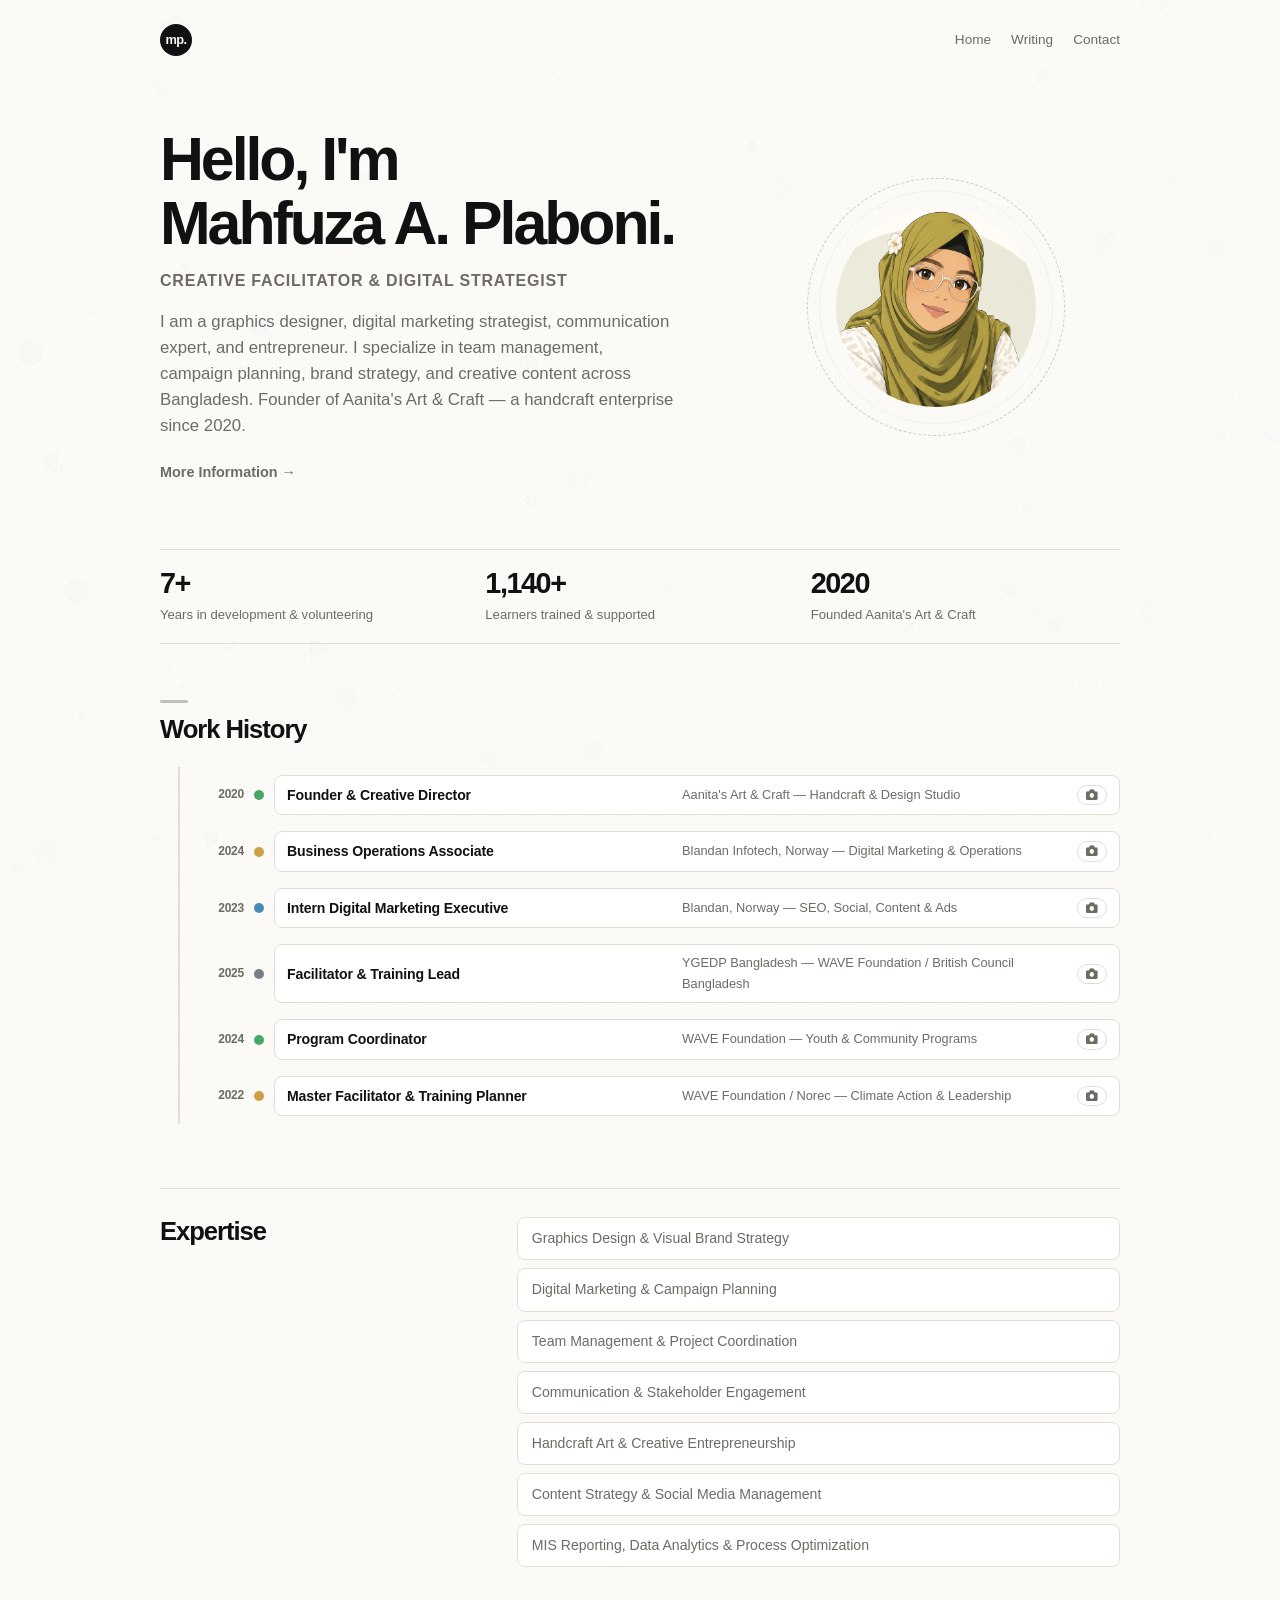
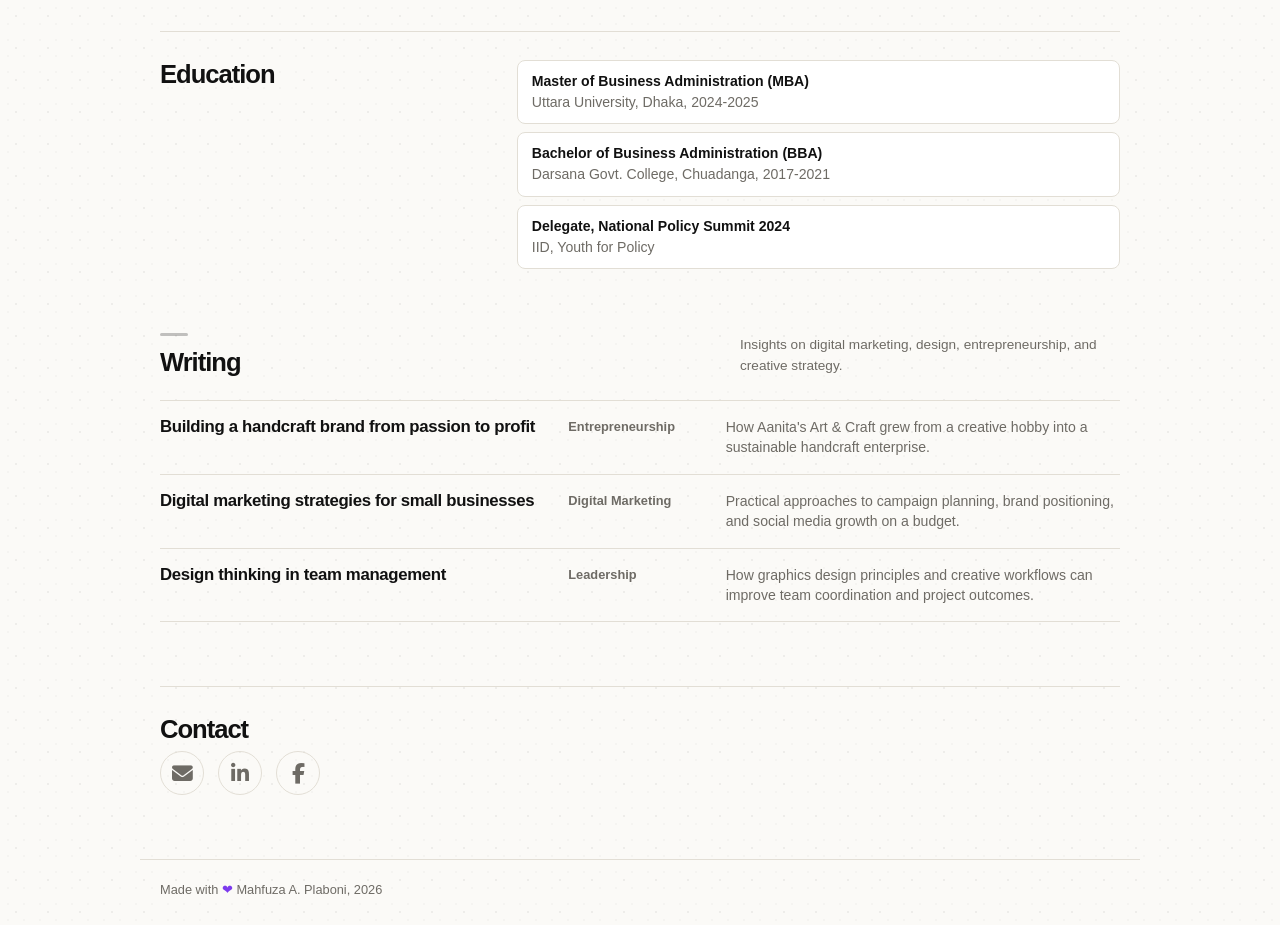
==== index.html @ 16f7b6eb "Fix OG image URL to absolute path" ====
<!DOCTYPE html>
<html lang="en">
<head>
  <meta charset="UTF-8">
  <meta name="viewport" content="width=device-width, initial-scale=1.0">
  <title>Mahfuza Ahmed Plaboni</title>
  <meta name="description" content="Creative Facilitator & Digital Strategist — Graphics design, digital marketing, communication, and entrepreneurship.">
  <link rel="icon" type="image/svg+xml" href="favicon.svg">
  <meta property="og:title" content="Mahfuza Ahmed Plaboni — Creative Facilitator & Digital Strategist">
  <meta property="og:description" content="Graphics design, digital marketing, communication, and entrepreneurship. Founder of Aanita's Art & Craft.">
  <meta property="og:image" content="https://mahfuzaplaboni.vercel.app/mahfuza%201.png">
  <meta property="og:image:width" content="1200">
  <meta property="og:image:height" content="630">
  <meta property="og:url" content="https://mahfuzaplaboni.vercel.app">
  <meta property="og:type" content="website">
  <meta name="twitter:card" content="summary_large_image">
  <meta name="twitter:title" content="Mahfuza Ahmed Plaboni — Creative Facilitator & Digital Strategist">
  <meta name="twitter:description" content="Graphics design, digital marketing, communication, and entrepreneurship. Founder of Aanita's Art & Craft.">
  <meta name="twitter:image" content="https://mahfuzaplaboni.vercel.app/mahfuza%201.png">
  <link rel="stylesheet" href="https://cdnjs.cloudflare.com/ajax/libs/font-awesome/6.5.1/css/all.min.css">
  <link rel="stylesheet" href="style.css">
</head>
<body>
  <canvas id="geometry-canvas"></canvas>

  <header class="site-header">
    <a class="mark" href="index.html">mp.</a>
    <nav aria-label="Primary navigation">
      <a href="info.html">Home</a>
      <a href="#writing">Writing</a>
      <a href="#contact">Contact</a>
    </nav>
  </header>

  <main>
    <section class="hero" id="info">
      <div class="hero-grid">
        <div class="hero-text">
          <h1 class="hero-title">Hello, I'm<br>Mahfuza A. Plaboni.</h1>
          <p class="subtitle">Creative Facilitator & Digital Strategist</p>
          <p class="intro-paragraph">
            I am a graphics designer, digital marketing strategist, communication expert, and entrepreneur. I specialize in team management, campaign planning, brand strategy, and creative content across Bangladesh. Founder of Aanita's Art & Craft — a handcraft enterprise since 2020.
          </p>
          <a class="text-link" href="info.html">More Information &rarr;</a>
        </div>
        <div class="hero-image">
          <img src="mahfuza 1.png" alt="Mahfuza A. Plaboni" class="profile-photo">
        </div>
      </div>
    </section>

    <section class="metrics" aria-label="Career highlights">
      <div class="metric-item">
        <strong>7+</strong>
        <span>Years in development & volunteering</span>
      </div>
      <div class="metric-item">
        <strong>1,140+</strong>
        <span>Learners trained & supported</span>
      </div>
      <div class="metric-item">
        <strong>2020</strong>
        <span>Founded Aanita's Art & Craft</span>
      </div>
    </section>

    <section class="section section-reveal" id="work">
      <div class="section-head">
        <h2>Work History</h2>
      </div>

      <div class="chain">
        <article class="chain-item">
          <div class="chain-year">2020</div>
          <div class="chain-node green"></div>
          <div class="chain-body">
            <h3>Founder & Creative Director</h3>
            <p class="chain-org">Aanita's Art & Craft &mdash; Handcraft & Design Studio</p>
            <button class="photo-btn" data-gallery="aanitas-art"><i class="fas fa-camera"></i></button>
          </div>
        </article>

        <article class="chain-item">
          <div class="chain-year">2024</div>
          <div class="chain-node sand"></div>
          <div class="chain-body">
            <h3>Business Operations Associate</h3>
            <p class="chain-org">Blandan Infotech, Norway &mdash; Digital Marketing & Operations</p>
            <button class="photo-btn" data-gallery="business-operations"><i class="fas fa-camera"></i></button>
          </div>
        </article>

        <article class="chain-item">
          <div class="chain-year">2023</div>
          <div class="chain-node blue"></div>
          <div class="chain-body">
            <h3>Intern Digital Marketing Executive</h3>
            <p class="chain-org">Blandan, Norway &mdash; SEO, Social, Content & Ads</p>
            <button class="photo-btn" data-gallery="business-operations"><i class="fas fa-camera"></i></button>
          </div>
        </article>

        <article class="chain-item">
          <div class="chain-year">2025</div>
          <div class="chain-node gray"></div>
          <div class="chain-body">
            <h3>Facilitator & Training Lead</h3>
            <p class="chain-org">YGEDP Bangladesh &mdash; WAVE Foundation / British Council Bangladesh</p>
            <button class="photo-btn" data-gallery="youth-green-entrepreneurship"><i class="fas fa-camera"></i></button>
          </div>
        </article>

        <article class="chain-item">
          <div class="chain-year">2024</div>
          <div class="chain-node green"></div>
          <div class="chain-body">
            <h3>Program Coordinator</h3>
            <p class="chain-org">WAVE Foundation &mdash; Youth & Community Programs</p>
            <button class="photo-btn" data-gallery="program-coordination"><i class="fas fa-camera"></i></button>
          </div>
        </article>

        <article class="chain-item">
          <div class="chain-year">2022</div>
          <div class="chain-node sand"></div>
          <div class="chain-body">
            <h3>Master Facilitator & Training Planner</h3>
            <p class="chain-org">WAVE Foundation / Norec &mdash; Climate Action & Leadership</p>
            <button class="photo-btn" data-gallery="climate-leadership"><i class="fas fa-camera"></i></button>
          </div>
        </article>
      </div>
    </section>

    <section class="section split-section section-reveal">
      <div>
        <h2>Expertise</h2>
      </div>
      <div class="stack-list">
        <p>Graphics Design & Visual Brand Strategy</p>
        <p>Digital Marketing & Campaign Planning</p>
        <p>Team Management & Project Coordination</p>
        <p>Communication & Stakeholder Engagement</p>
        <p>Handcraft Art & Creative Entrepreneurship</p>
        <p>Content Strategy & Social Media Management</p>
        <p>MIS Reporting, Data Analytics & Process Optimization</p>
      </div>
    </section>

    <section class="section split-section section-reveal">
      <div>
        <h2>Education</h2>
      </div>
      <div class="stack-list detailed">
        <p><strong>Master of Business Administration (MBA)</strong><br>Uttara University, Dhaka, 2024-2025</p>
        <p><strong>Bachelor of Business Administration (BBA)</strong><br>Darsana Govt. College, Chuadanga, 2017-2021</p>
        <p><strong>Delegate, National Policy Summit 2024</strong><br>IID, Youth for Policy</p>
      </div>
    </section>

    <section class="section section-reveal" id="writing">
      <div class="section-head">
        <h2>Writing</h2>
        <p>Insights on digital marketing, design, entrepreneurship, and creative strategy.</p>
      </div>

      <div class="post-list">
        <a class="post" href="#">
          <h3>Building a handcraft brand from passion to profit</h3>
          <span class="category">Entrepreneurship</span>
          <p>How Aanita's Art & Craft grew from a creative hobby into a sustainable handcraft enterprise.</p>
        </a>

        <a class="post" href="#">
          <h3>Digital marketing strategies for small businesses</h3>
          <span class="category">Digital Marketing</span>
          <p>Practical approaches to campaign planning, brand positioning, and social media growth on a budget.</p>
        </a>

        <a class="post" href="#">
          <h3>Design thinking in team management</h3>
          <span class="category">Leadership</span>
          <p>How graphics design principles and creative workflows can improve team coordination and project outcomes.</p>
        </a>
      </div>
    </section>

    <section class="section contact section-reveal" id="contact">
      <h2>Contact</h2>
      <div class="contact-links">
        <a href="mailto:plabonimahfuza@gmail.com" aria-label="Email"><i class="fas fa-envelope"></i></a>
        <a href="https://www.linkedin.com/in/mahfuzaaplaboni/" target="_blank" rel="noopener" aria-label="LinkedIn"><i class="fab fa-linkedin-in"></i></a>
        <a href="https://facebook.com/mahfuzaaplaboni" target="_blank" rel="noopener" aria-label="Facebook"><i class="fab fa-facebook-f"></i></a>
      </div>
    </section>
  </main>

  <footer class="site-footer">
    <span>Made with <span class="footer-love">&#10084;</span> Mahfuza A. Plaboni, 2026</span>
  </footer>

  <script src="protect.js"></script>
  <script src="geometry.js"></script>
  <script src="script.js"></script>
  <script src="gallery.js"></script>

  <div class="gallery-modal" id="gallery-modal">
    <button class="gallery-close" id="gallery-close">&times;</button>
    <button class="gallery-nav gallery-prev" id="gallery-prev">&#10094;</button>
    <button class="gallery-nav gallery-next" id="gallery-next">&#10095;</button>
    <div class="gallery-content">
      <img id="gallery-image" src="" alt="">
      <div class="gallery-empty" id="gallery-empty">
        <div style="font-size:3rem;margin-bottom:8px;">&#128247;</div>
        <strong>No photos added yet</strong>
        <p>Add images to the project folder to see them here.</p>
      </div>
    </div>
    <div class="gallery-counter" id="gallery-counter">0 / 0</div>
  </div>
</body>
</html>
---- style.css ----
:root {
  --bg: #fbfaf7;
  --card: #ffffff;
  --text: #111111;
  --muted: #6e6b65;
  --border: #e2ded5;
  --green: #f2f7f1;
  --green-dot: #48a666;
  --sand: #fbf7ee;
  --sand-dot: #cca043;
  --blue: #f3f7f9;
  --blue-dot: #4b8cb6;
  --gray: #f6f5f2;
  --gray-dot: #7b7e85;
  --dot: rgba(0,0,0,0.05);
  --dot2: rgba(0,0,0,0.025);
}

* {
  box-sizing: border-box;
  margin: 0;
  padding: 0;
  -webkit-user-select: none;
  -moz-user-select: none;
  -ms-user-select: none;
  user-select: none;
}

html {
  scroll-behavior: smooth;
  -webkit-text-size-adjust: 100%;
}

body {
  -webkit-touch-callout: none;
  background-color: var(--bg);
  background-image:
    radial-gradient(circle, var(--dot) 1.2px, transparent 1.2px),
    radial-gradient(circle, var(--dot2) 1px, transparent 1px);
  background-size: 32px 32px, 16px 16px;
  color: var(--text);
  font-family: -apple-system, BlinkMacSystemFont, "Segoe UI", Roboto, Helvetica, Arial, sans-serif;
  line-height: 1.6;
  -webkit-font-smoothing: antialiased;
}

#geometry-canvas {
  position: fixed;
  top: 0;
  left: 0;
  width: 100%;
  height: 100%;
  z-index: -1;
  pointer-events: none;
  opacity: 0.4;
}

a {
  color: inherit;
  text-decoration: none;
}

.site-header,
main,
.site-footer {
  margin: 0 auto;
  max-width: 1000px;
  padding-left: 20px;
  padding-right: 20px;
  position: relative;
  z-index: 1;
}

.site-header {
  align-items: center;
  display: flex;
  justify-content: space-between;
  padding-bottom: 24px;
  padding-top: 24px;
}

.mark {
  align-items: center;
  background: var(--text);
  border-radius: 50%;
  color: var(--bg);
  display: inline-flex;
  font-size: 0.8rem;
  font-weight: 700;
  height: 32px;
  width: 32px;
  justify-content: center;
  letter-spacing: -0.04em;
}

nav {
  display: flex;
  gap: 20px;
}

nav a {
  color: var(--muted);
  font-size: 0.85rem;
  font-weight: 500;
  transition: color 0.25s cubic-bezier(0.22, 1, 0.36, 1);
}

nav a:hover,
.text-link:hover,
.post:hover h3,
.contact-links a:hover {
  color: var(--text);
}

.hero {
  padding: 48px 0 64px;
}

.hero-grid {
  display: grid;
  align-items: center;
  gap: 40px;
  grid-template-columns: 1.2fr 0.8fr;
}

.hero-image {
  display: flex;
  justify-content: center;
  align-items: center;
  position: relative;
}

.hero-image::before {
  content: '';
  position: absolute;
  width: 256px;
  height: 256px;
  border-radius: 50%;
  border: 1.5px dashed var(--muted);
  opacity: 0;
  animation: ringFadeIn 0.6s ease-out 0.3s forwards, spinRing 30s linear infinite;
}

.hero-image::after {
  content: '';
  position: absolute;
  width: 232px;
  height: 232px;
  border-radius: 50%;
  border: 1px solid var(--border);
  opacity: 0;
  animation: ringFadeIn 0.6s ease-out 0.2s forwards;
}

.profile-photo {
  width: 200px;
  height: 200px;
  border-radius: 50%;
  object-fit: cover;
  filter: grayscale(0.3) contrast(1.05);
  position: relative;
  z-index: 1;
  opacity: 0;
  animation: photoEntrance 0.8s cubic-bezier(0.22, 1, 0.36, 1) 0.1s forwards;
  transition: transform 0.5s cubic-bezier(0.22, 1, 0.36, 1),
              filter 0.5s ease,
              box-shadow 0.5s ease;
}

.profile-photo:hover {
  transform: scale(1.06) rotate(-2deg);
  filter: grayscale(0) contrast(1);
  box-shadow: 0 0 0 2px var(--text);
}

@keyframes photoEntrance {
  0% { opacity: 0; transform: scale(0.85) rotate(-6deg); }
  100% { opacity: 1; transform: scale(1) rotate(0deg); }
}

@keyframes ringFadeIn {
  0% { opacity: 0; }
  100% { opacity: 0.35; }
}

@keyframes spinRing {
  to { transform: rotate(360deg); }
}

.hero-text h1 {
  font-size: clamp(2.2rem, 5vw, 3.8rem);
  font-weight: 800;
  letter-spacing: -0.05em;
  line-height: 1.05;
  margin-bottom: 12px;
}

.hero-title {
  white-space: nowrap;
}

.hero-title br {
  display: block;
}

@media (max-width: 600px) {
  .hero-title {
    white-space: normal;
  }
}

.subtitle {
  color: var(--muted);
  font-size: 1rem;
  font-weight: 600;
  margin-bottom: 16px;
  text-transform: uppercase;
  letter-spacing: 0.05em;
}

.intro-paragraph {
  color: var(--muted);
  font-size: 1.05rem;
  line-height: 1.55;
  margin-bottom: 20px;
  max-width: 520px;
}

.text-link {
  color: var(--muted);
  font-size: 0.9rem;
  font-weight: 700;
  transition: color 0.25s cubic-bezier(0.22, 1, 0.36, 1);
}

@keyframes fadeUp {
  from { opacity: 0; transform: translateY(14px); }
  to   { opacity: 1; transform: translateY(0); }
}

main {
  animation: fadeUp 0.5s cubic-bezier(0.22, 1, 0.36, 1) both;
}

.section-reveal {
  opacity: 0;
  transform: translateY(24px);
  transition: opacity 0.45s cubic-bezier(0.22, 1, 0.36, 1), transform 0.45s cubic-bezier(0.22, 1, 0.36, 1);
}
.section-reveal.visible {
  opacity: 1;
  transform: translateY(0);
}
@media (prefers-reduced-motion: reduce) {
  .section-reveal { opacity: 1; transform: none; }
  main { animation: none; }
}

.metrics {
  border-bottom: 1px solid var(--border);
  border-top: 1px solid var(--border);
  display: grid;
  gap: 16px;
  grid-template-columns: repeat(3, 1fr);
  margin-bottom: 56px;
  padding: 18px 0;
}

.metric-item strong {
  display: block;
  font-size: 1.8rem;
  letter-spacing: -0.05em;
  line-height: 1.1;
  color: var(--text);
}

.metric-item span {
  color: var(--muted);
  display: block;
  font-size: 0.82rem;
  margin-top: 4px;
}

.section {
  padding-bottom: 64px;
}

.section-head {
  align-items: flex-end;
  display: flex;
  gap: 20px;
  justify-content: space-between;
  margin-bottom: 24px;
}

h2 {
  font-size: 1.6rem;
  font-weight: 750;
  letter-spacing: -0.04em;
  line-height: 1.1;
}

.section-head h2::before,
.info-section > h2::before {
  content: '';
  display: block;
  width: 28px;
  height: 3px;
  background: var(--text);
  border-radius: 2px;
  margin-bottom: 12px;
  opacity: 0.25;
}

.section-head p {
  color: var(--muted);
  font-size: 0.85rem;
  line-height: 1.5;
  max-width: 380px;
}

.chain {
  position: relative;
  padding-left: 48px;
}

.chain::before {
  content: '';
  position: absolute;
  left: 18px;
  top: 0;
  bottom: 0;
  width: 2px;
  background: var(--border);
}

.chain-item {
  position: relative;
  display: grid;
  grid-template-columns: 36px auto 1fr;
  gap: 10px;
  align-items: center;
  padding: 8px 0;
}

.chain-year {
  color: var(--muted);
  font-size: 0.75rem;
  font-weight: 700;
  text-align: right;
  letter-spacing: -0.02em;
}

.chain-node {
  width: 10px;
  height: 10px;
  border-radius: 50%;
  position: relative;
  z-index: 1;
  justify-self: center;
  box-shadow: 0 0 0 3px var(--bg);
}

.chain-node.green { background: var(--green-dot); }
.chain-node.sand { background: var(--sand-dot); }
.chain-node.blue { background: var(--blue-dot); }
.chain-node.gray { background: var(--gray-dot); }

.chain-body {
  background: var(--card);
  border: 1px solid var(--border);
  border-radius: 8px;
  padding: 8px 12px;
  display: flex;
  align-items: center;
  gap: 8px;
  transition: border-color 0.25s cubic-bezier(0.22, 1, 0.36, 1);
}

.chain-body:hover {
  border-color: #bbb;
}

.chain-body h3 {
  font-size: 0.88rem;
  font-weight: 700;
  letter-spacing: -0.01em;
  flex: 1;
}

.chain-org {
  color: var(--muted);
  font-size: 0.8rem;
  flex: 1;
}

.chain .photo-btn {
  margin-top: 0;
  padding: 3px 8px;
  font-size: 0.72rem;
  flex-shrink: 0;
}

.split-section {
  border-top: 1px solid var(--border);
  display: grid;
  gap: 32px;
  grid-template-columns: 0.7fr 1.3fr;
  padding-top: 28px;
}

.stack-list {
  display: grid;
  gap: 8px;
}

.stack-list p {
  background: var(--card);
  border: 1px solid var(--border);
  border-radius: 8px;
  color: var(--muted);
  font-size: 0.88rem;
  line-height: 1.5;
  padding: 10px 14px;
}

.stack-list.detailed p {
  color: var(--muted);
}

.stack-list strong {
  color: var(--text);
}

.post {
  border-top: 1px solid var(--border);
  display: grid;
  gap: 14px;
  grid-template-columns: 1.1fr 0.4fr 1.1fr;
  padding: 16px 0;
  transition: opacity 0.25s cubic-bezier(0.22, 1, 0.36, 1);
}

.post:last-child {
  border-bottom: 1px solid var(--border);
}

.post:hover {
  opacity: 0.75;
}

.post h3 {
  font-size: 1.05rem;
  font-weight: 700;
  letter-spacing: -0.02em;
  line-height: 1.2;
}

.post .category {
  color: var(--muted);
  font-size: 0.8rem;
  font-weight: 600;
}

.post p {
  color: var(--muted);
  font-size: 0.88rem;
  line-height: 1.45;
}

.contact {
  border-top: 1px solid var(--border);
  padding-top: 28px;
}

.contact h2 {
  margin-bottom: 8px;
}

.contact p {
  color: var(--muted);
  font-size: 0.9rem;
  margin-bottom: 14px;
}

.contact-links {
  display: flex;
  flex-wrap: wrap;
  gap: 14px;
}

.contact-links a {
  color: var(--muted);
  font-size: 1.3rem;
  width: 44px;
  height: 44px;
  display: inline-flex;
  align-items: center;
  justify-content: center;
  border: 1px solid var(--border);
  border-radius: 50%;
  transition: color 0.25s cubic-bezier(0.22, 1, 0.36, 1), border-color 0.25s cubic-bezier(0.22, 1, 0.36, 1), background 0.25s cubic-bezier(0.22, 1, 0.36, 1);
}

.contact-links a:hover {
  color: var(--text);
  border-color: #bbb;
  background: var(--card);
}

.site-footer {
  border-top: 1px solid var(--border);
  color: var(--muted);
  font-size: 0.8rem;
  padding-bottom: 24px;
  padding-top: 20px;
}

.footer-love {
  color: #7c3aed;
}

.photo-btn {
  display: inline-block;
  margin-top: 8px;
  padding: 5px 12px;
  font-size: 0.78rem;
  font-weight: 600;
  border-radius: 999px;
  border: 1px solid var(--border);
  background: transparent;
  color: var(--muted);
  cursor: pointer;
  transition: border-color 0.25s cubic-bezier(0.22, 1, 0.36, 1), color 0.25s cubic-bezier(0.22, 1, 0.36, 1), background 0.25s cubic-bezier(0.22, 1, 0.36, 1);
}
.photo-btn:hover {
  border-color: #bbb;
  color: var(--text);
  background: var(--card);
}

.gallery-modal {
  display: flex;
  align-items: center;
  justify-content: center;
  position: fixed;
  inset: 0;
  background: rgba(0, 0, 0, 0.85);
  z-index: 9999;
  opacity: 0;
  pointer-events: none;
  transition: opacity 0.28s cubic-bezier(0.22, 1, 0.36, 1);
}
.gallery-modal.active {
  opacity: 1;
  pointer-events: auto;
}
.gallery-content {
  position: relative;
  max-width: 90vw;
  max-height: 90vh;
  display: flex;
  align-items: center;
  justify-content: center;
}
.gallery-content img {
  max-width: 90vw;
  max-height: 85vh;
  border-radius: 8px;
  box-shadow: 0 4px 30px rgba(0,0,0,0.4);
  -webkit-user-drag: none;
  pointer-events: none;
}
.gallery-empty {
  color: #fff;
  font-size: 1.1rem;
  text-align: center;
  padding: 40px;
}
.gallery-empty p {
  margin-top: 8px;
  font-size: 0.9rem;
  opacity: 0.6;
}
.gallery-close {
  position: fixed;
  top: 20px;
  right: 28px;
  background: none;
  border: none;
  color: #fff;
  font-size: 2rem;
  cursor: pointer;
  opacity: 0.7;
  transition: opacity 0.25s cubic-bezier(0.22, 1, 0.36, 1);
  z-index: 10000;
}
.gallery-close:hover {
  opacity: 1;
}
.gallery-nav {
  position: fixed;
  top: 50%;
  transform: translateY(-50%);
  background: rgba(255,255,255,0.1);
  border: none;
  color: #fff;
  font-size: 1.8rem;
  padding: 12px 16px;
  cursor: pointer;
  border-radius: 8px;
  transition: background 0.25s cubic-bezier(0.22, 1, 0.36, 1);
  z-index: 10000;
}
.gallery-nav:hover {
  background: rgba(255,255,255,0.2);
}
.gallery-prev { left: 20px; }
.gallery-next { right: 20px; }
.gallery-counter {
  position: fixed;
  bottom: 24px;
  left: 50%;
  transform: translateX(-50%);
  color: rgba(255,255,255,0.6);
  font-size: 0.85rem;
  z-index: 10000;
}

.info-hero {
  padding: 48px 0 32px;
}

.page-kicker {
  color: var(--muted);
  font-size: 0.8rem;
  font-weight: 700;
  text-transform: uppercase;
  letter-spacing: 0.05em;
  margin-bottom: 8px;
}

.info-hero p:last-child {
  color: var(--muted);
  font-size: 1.1rem;
  line-height: 1.5;
  max-width: 680px;
}

.info-section {
  border-top: 1px solid var(--border);
  display: grid;
  gap: 32px;
  grid-template-columns: 0.7fr 1.3fr;
  padding: 32px 0;
}

.info-section h2 {
  font-size: 1.3rem;
  font-weight: 750;
  letter-spacing: -0.03em;
}

.info-copy {
  color: var(--muted);
  display: grid;
  gap: 12px;
  font-size: 0.9rem;
  line-height: 1.55;
}

.info-copy strong {
  color: var(--text);
}

.info-card {
  background: var(--card);
  border: 1px solid var(--border);
  border-radius: 10px;
  padding: 16px;
}

.info-card span {
  color: var(--muted);
  display: block;
  font-size: 0.8rem;
  margin-bottom: 4px;
}

.info-card h3 {
  font-size: 0.98rem;
  font-weight: 700;
  margin-bottom: 4px;
}

.info-card p,
.info-card li {
  color: var(--muted);
  font-size: 0.88rem;
  line-height: 1.5;
}

.info-card ul {
  margin: 10px 0 0;
  padding-left: 14px;
}

.info-card li {
  margin-bottom: 6px;
}

.info-grid {
  display: grid;
  gap: 10px;
  grid-template-columns: repeat(2, 1fr);
}

.compact-tags {
  display: flex;
  flex-wrap: wrap;
  gap: 6px;
}

.compact-tags span {
  background: var(--card);
  border: 1px solid var(--border);
  border-radius: 999px;
  color: var(--muted);
  font-size: 0.82rem;
  padding: 6px 12px;
}

.contact-block p {
  color: var(--muted);
  font-size: 0.9rem;
  line-height: 1.5;
}

@media (max-width: 760px) {
  .site-header {
    align-items: flex-start;
    flex-direction: column;
    gap: 12px;
    padding-top: 16px;
  }

  nav {
    gap: 14px;
    overflow-x: auto;
    padding-bottom: 4px;
    width: 100%;
  }

  .hero {
    padding: 24px 0 36px;
  }

  .hero-grid {
    grid-template-columns: 1fr;
    gap: 24px;
  }

  .hero-text h1 {
    font-size: 2.2rem;
  }

  .metrics {
    grid-template-columns: 1fr;
    gap: 12px;
    margin-bottom: 36px;
    padding: 12px 0;
  }

  .section {
    padding-bottom: 36px;
  }

  .section-head {
    align-items: start;
    flex-direction: column;
    gap: 6px;
    margin-bottom: 16px;
  }

  .project-grid,
  .split-section,
  .post,
  .info-section,
  .info-grid {
    grid-template-columns: 1fr;
    gap: 14px;
  }

  .post {
    gap: 6px;
    padding: 12px 0;
  }

  .contact-links a {
    width: 40px;
    height: 40px;
    font-size: 1.1rem;
  }
}

@media (min-width: 761px) and (max-width: 1024px) {
  .hero-text h1 {
    font-size: clamp(2rem, 4vw, 3rem);
  }
}

@media (min-width: 1025px) {
  .hero-text h1 {
    font-size: clamp(2.5rem, 5vw, 3.8rem);
  }
}
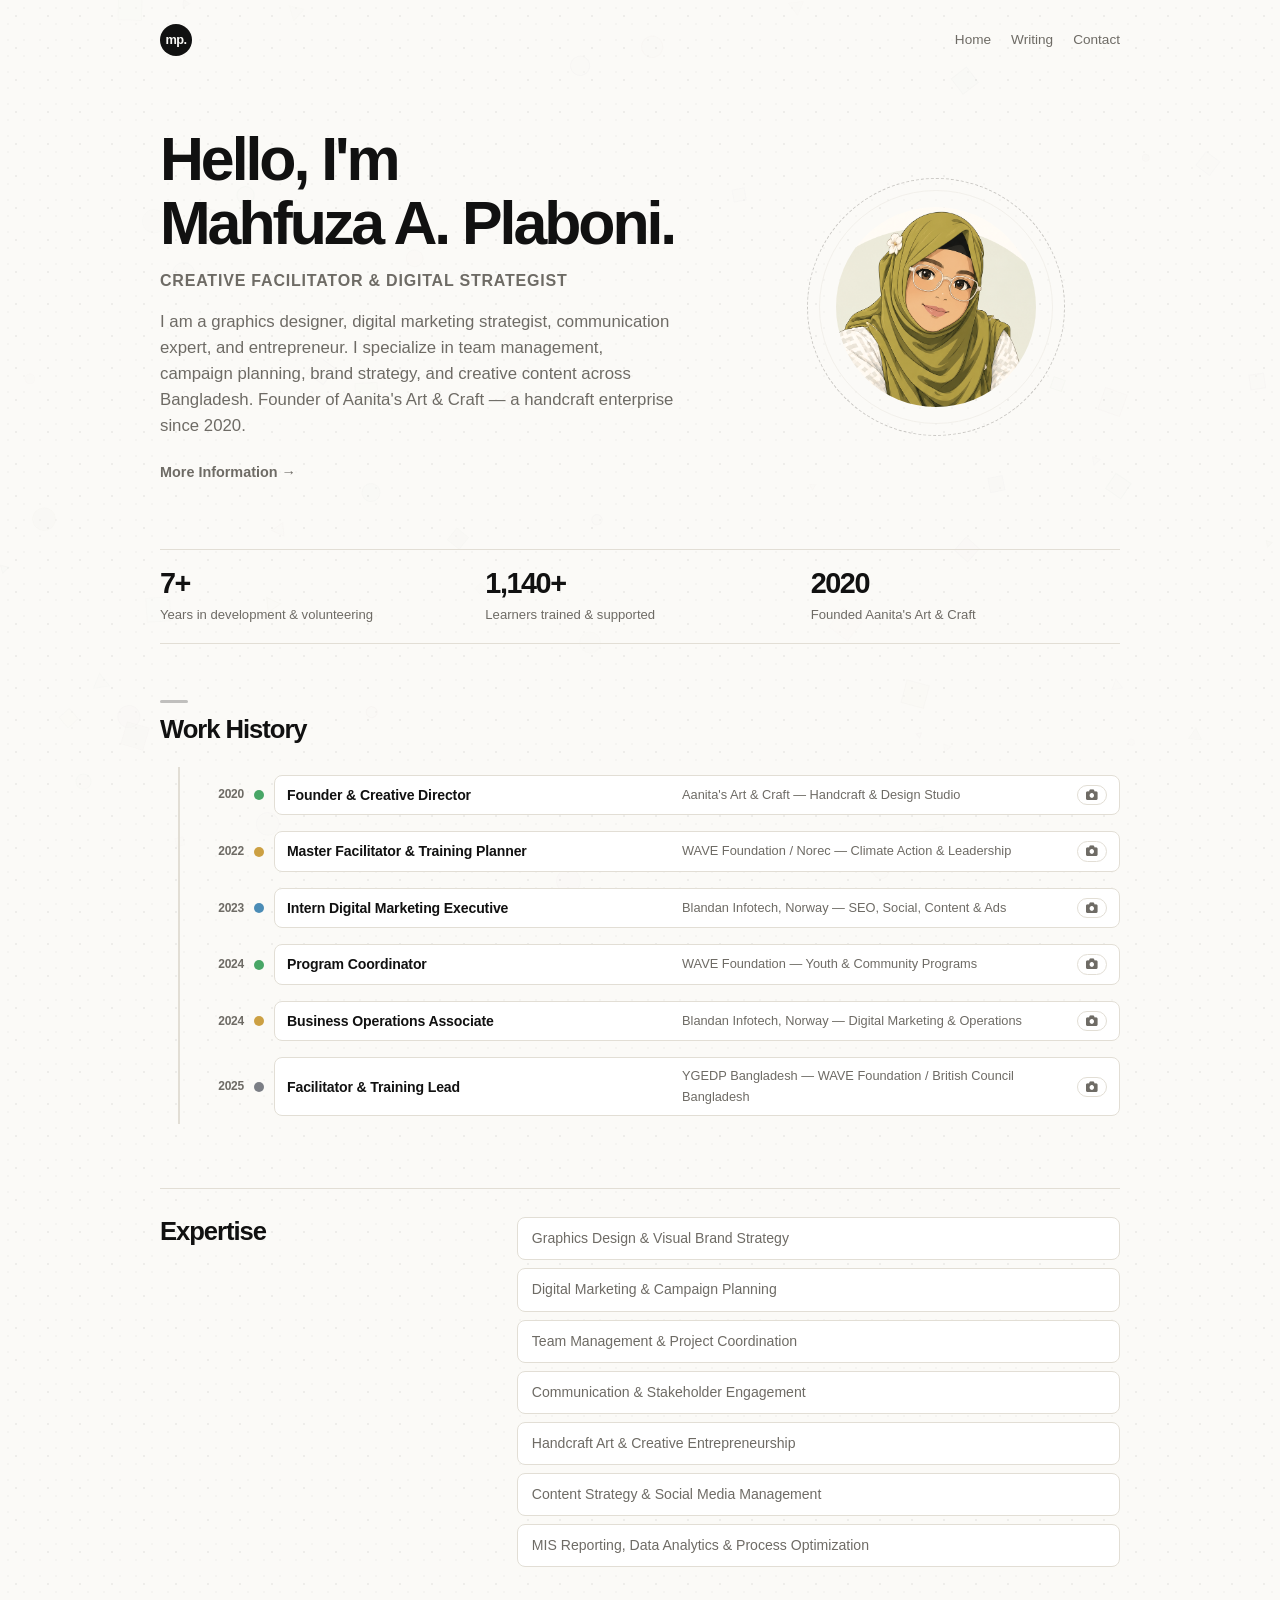
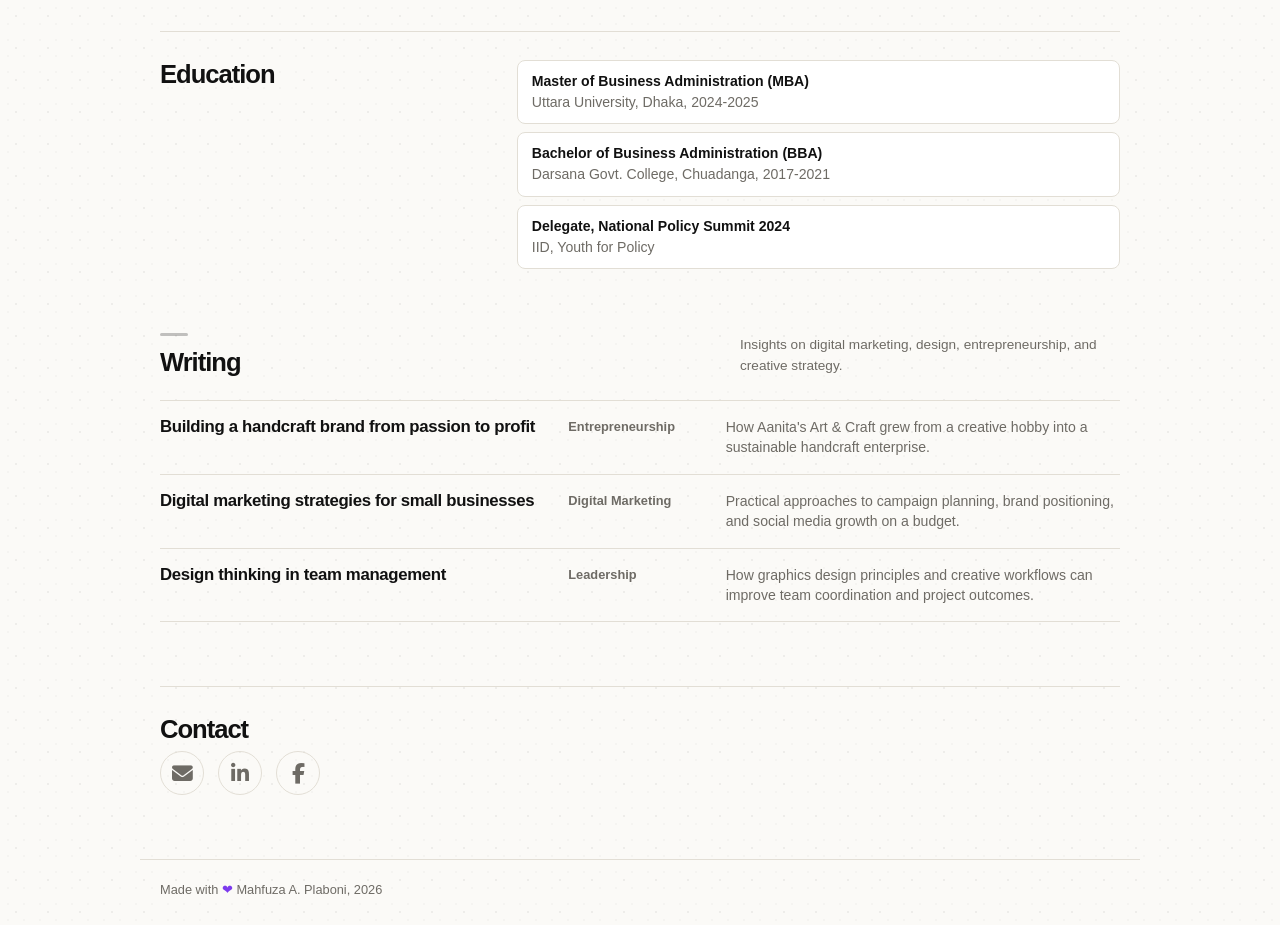
==== commit 9901efbc: "Reorder work history chronologically 2020-2026" ====
--- a/index.html
+++ b/index.html
@@ -81,6 +81,36 @@
         </article>
 
         <article class="chain-item">
+          <div class="chain-year">2022</div>
+          <div class="chain-node sand"></div>
+          <div class="chain-body">
+            <h3>Master Facilitator & Training Planner</h3>
+            <p class="chain-org">WAVE Foundation / Norec &mdash; Climate Action & Leadership</p>
+            <button class="photo-btn" data-gallery="climate-leadership"><i class="fas fa-camera"></i></button>
+          </div>
+        </article>
+
+        <article class="chain-item">
+          <div class="chain-year">2023</div>
+          <div class="chain-node blue"></div>
+          <div class="chain-body">
+            <h3>Intern Digital Marketing Executive</h3>
+            <p class="chain-org">Blandan Infotech, Norway &mdash; SEO, Social, Content & Ads</p>
+            <button class="photo-btn" data-gallery="business-operations"><i class="fas fa-camera"></i></button>
+          </div>
+        </article>
+
+        <article class="chain-item">
+          <div class="chain-year">2024</div>
+          <div class="chain-node green"></div>
+          <div class="chain-body">
+            <h3>Program Coordinator</h3>
+            <p class="chain-org">WAVE Foundation &mdash; Youth & Community Programs</p>
+            <button class="photo-btn" data-gallery="program-coordination"><i class="fas fa-camera"></i></button>
+          </div>
+        </article>
+
+        <article class="chain-item">
           <div class="chain-year">2024</div>
           <div class="chain-node sand"></div>
           <div class="chain-body">
@@ -91,42 +121,12 @@
         </article>
 
         <article class="chain-item">
-          <div class="chain-year">2023</div>
-          <div class="chain-node blue"></div>
-          <div class="chain-body">
-            <h3>Intern Digital Marketing Executive</h3>
-            <p class="chain-org">Blandan, Norway &mdash; SEO, Social, Content & Ads</p>
-            <button class="photo-btn" data-gallery="business-operations"><i class="fas fa-camera"></i></button>
-          </div>
-        </article>
-
-        <article class="chain-item">
           <div class="chain-year">2025</div>
           <div class="chain-node gray"></div>
           <div class="chain-body">
             <h3>Facilitator & Training Lead</h3>
             <p class="chain-org">YGEDP Bangladesh &mdash; WAVE Foundation / British Council Bangladesh</p>
             <button class="photo-btn" data-gallery="youth-green-entrepreneurship"><i class="fas fa-camera"></i></button>
-          </div>
-        </article>
-
-        <article class="chain-item">
-          <div class="chain-year">2024</div>
-          <div class="chain-node green"></div>
-          <div class="chain-body">
-            <h3>Program Coordinator</h3>
-            <p class="chain-org">WAVE Foundation &mdash; Youth & Community Programs</p>
-            <button class="photo-btn" data-gallery="program-coordination"><i class="fas fa-camera"></i></button>
-          </div>
-        </article>
-
-        <article class="chain-item">
-          <div class="chain-year">2022</div>
-          <div class="chain-node sand"></div>
-          <div class="chain-body">
-            <h3>Master Facilitator & Training Planner</h3>
-            <p class="chain-org">WAVE Foundation / Norec &mdash; Climate Action & Leadership</p>
-            <button class="photo-btn" data-gallery="climate-leadership"><i class="fas fa-camera"></i></button>
           </div>
         </article>
       </div>
--- a/style.css
+++ b/style.css
@@ -764,6 +764,21 @@
     font-size: 2.2rem;
   }
 
+  .profile-photo {
+    width: 140px;
+    height: 140px;
+  }
+
+  .hero-image::before {
+    width: 176px;
+    height: 176px;
+  }
+
+  .hero-image::after {
+    width: 158px;
+    height: 158px;
+  }
+
   .metrics {
     grid-template-columns: 1fr;
     gap: 12px;
@@ -801,12 +816,35 @@
     height: 40px;
     font-size: 1.1rem;
   }
+
+  #geometry-canvas {
+    opacity: 0.3;
+  }
+
+  .contact-section {
+    text-align: center;
+  }
 }
 
 @media (min-width: 761px) and (max-width: 1024px) {
   .hero-text h1 {
     font-size: clamp(2rem, 4vw, 3rem);
   }
+
+  .profile-photo {
+    width: 160px;
+    height: 160px;
+  }
+
+  .hero-image::before {
+    width: 196px;
+    height: 196px;
+  }
+
+  .hero-image::after {
+    width: 178px;
+    height: 178px;
+  }
 }
 
 @media (min-width: 1025px) {
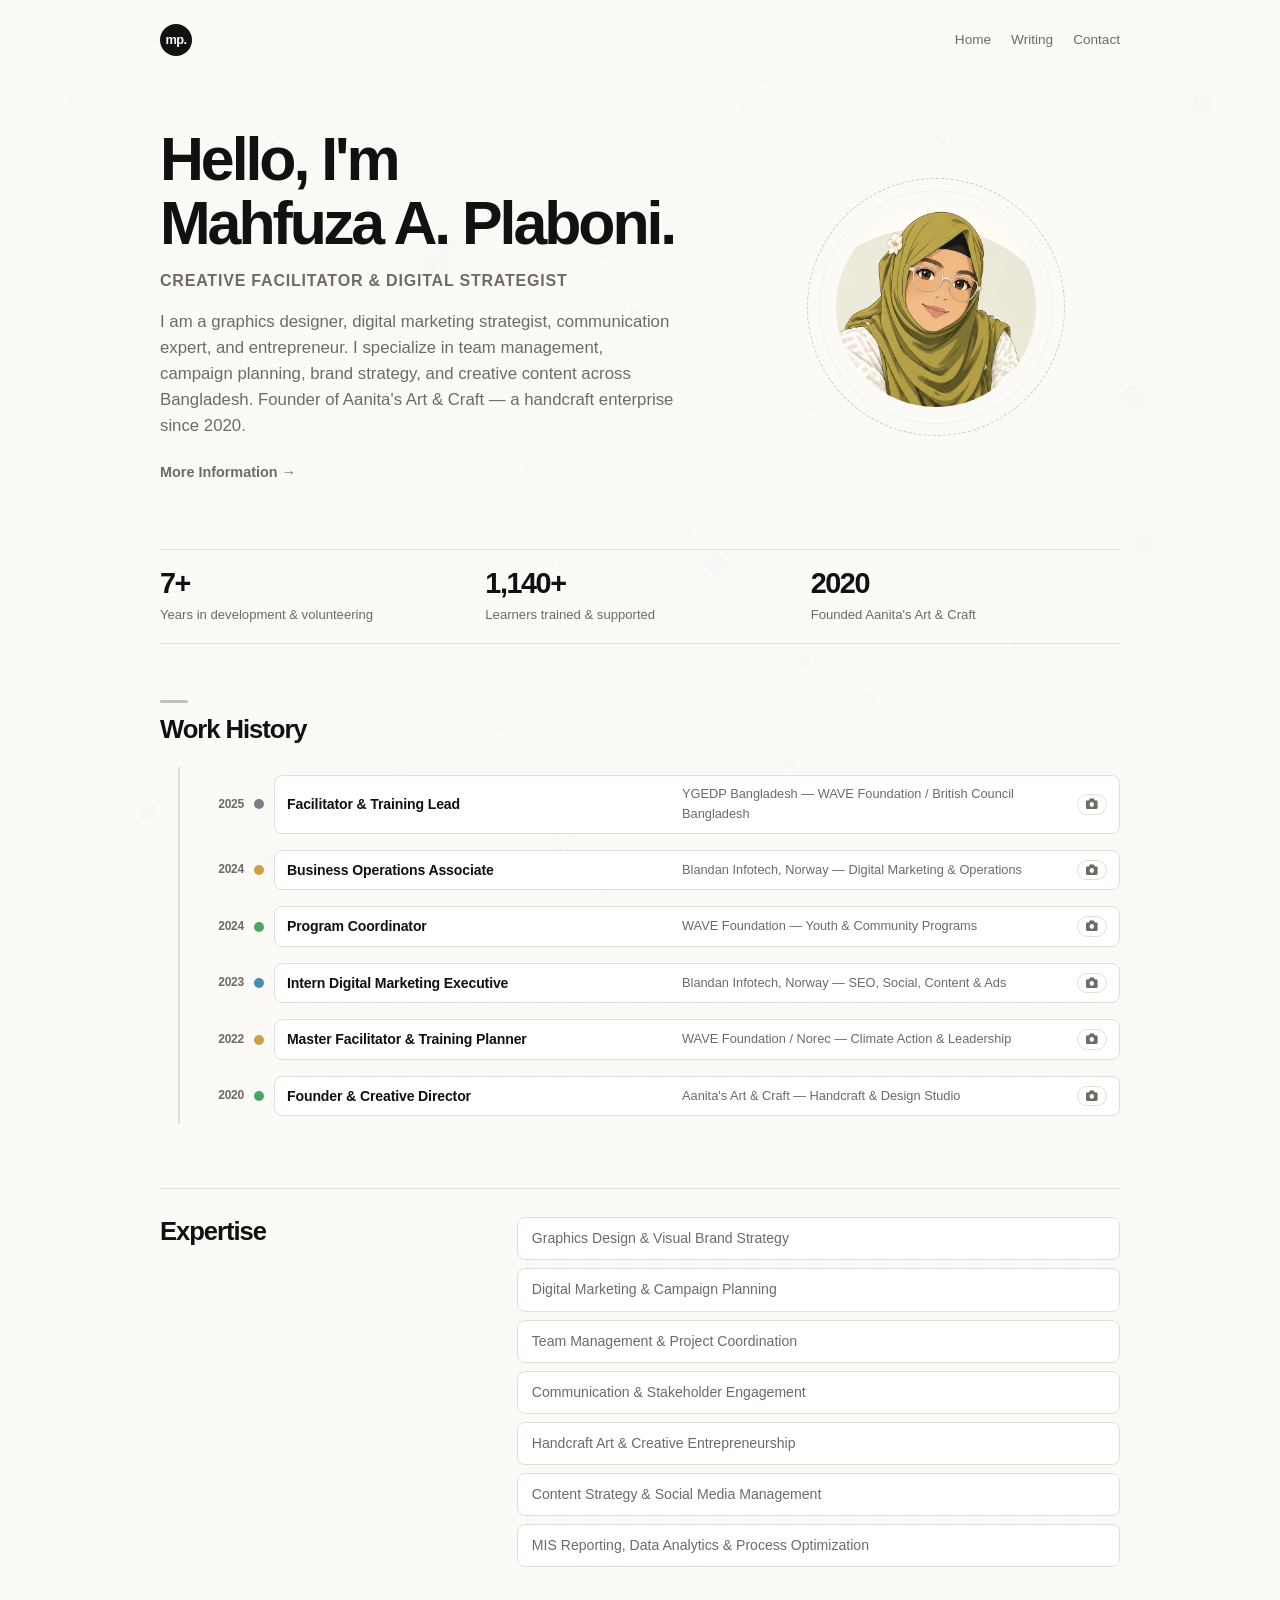
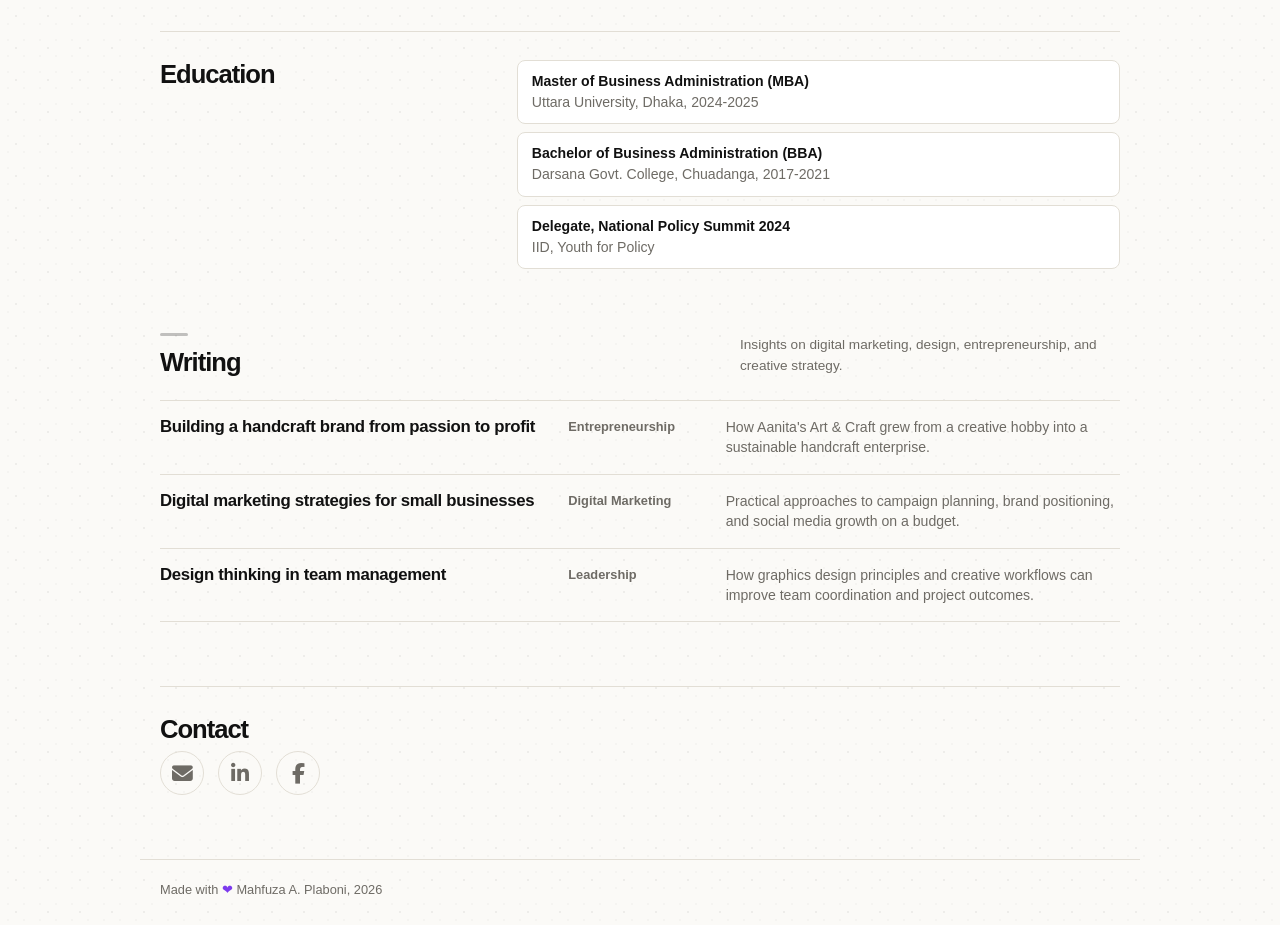
==== commit 7b366c55: "Reverse work history to latest first" ====
--- a/index.html
+++ b/index.html
@@ -71,62 +71,62 @@
 
       <div class="chain">
         <article class="chain-item">
+          <div class="chain-year">2025</div>
+          <div class="chain-node gray"></div>
+          <div class="chain-body">
+            <h3>Facilitator & Training Lead</h3>
+            <p class="chain-org">YGEDP Bangladesh &mdash; WAVE Foundation / British Council Bangladesh</p>
+            <button class="photo-btn" data-gallery="youth-green-entrepreneurship"><i class="fas fa-camera"></i></button>
+          </div>
+        </article>
+
+        <article class="chain-item">
+          <div class="chain-year">2024</div>
+          <div class="chain-node sand"></div>
+          <div class="chain-body">
+            <h3>Business Operations Associate</h3>
+            <p class="chain-org">Blandan Infotech, Norway &mdash; Digital Marketing & Operations</p>
+            <button class="photo-btn" data-gallery="business-operations"><i class="fas fa-camera"></i></button>
+          </div>
+        </article>
+
+        <article class="chain-item">
+          <div class="chain-year">2024</div>
+          <div class="chain-node green"></div>
+          <div class="chain-body">
+            <h3>Program Coordinator</h3>
+            <p class="chain-org">WAVE Foundation &mdash; Youth & Community Programs</p>
+            <button class="photo-btn" data-gallery="program-coordination"><i class="fas fa-camera"></i></button>
+          </div>
+        </article>
+
+        <article class="chain-item">
+          <div class="chain-year">2023</div>
+          <div class="chain-node blue"></div>
+          <div class="chain-body">
+            <h3>Intern Digital Marketing Executive</h3>
+            <p class="chain-org">Blandan Infotech, Norway &mdash; SEO, Social, Content & Ads</p>
+            <button class="photo-btn" data-gallery="business-operations"><i class="fas fa-camera"></i></button>
+          </div>
+        </article>
+
+        <article class="chain-item">
+          <div class="chain-year">2022</div>
+          <div class="chain-node sand"></div>
+          <div class="chain-body">
+            <h3>Master Facilitator & Training Planner</h3>
+            <p class="chain-org">WAVE Foundation / Norec &mdash; Climate Action & Leadership</p>
+            <button class="photo-btn" data-gallery="climate-leadership"><i class="fas fa-camera"></i></button>
+          </div>
+        </article>
+
+        <article class="chain-item">
           <div class="chain-year">2020</div>
           <div class="chain-node green"></div>
           <div class="chain-body">
             <h3>Founder & Creative Director</h3>
             <p class="chain-org">Aanita's Art & Craft &mdash; Handcraft & Design Studio</p>
             <button class="photo-btn" data-gallery="aanitas-art"><i class="fas fa-camera"></i></button>
-          </div>
-        </article>
-
-        <article class="chain-item">
-          <div class="chain-year">2022</div>
-          <div class="chain-node sand"></div>
-          <div class="chain-body">
-            <h3>Master Facilitator & Training Planner</h3>
-            <p class="chain-org">WAVE Foundation / Norec &mdash; Climate Action & Leadership</p>
-            <button class="photo-btn" data-gallery="climate-leadership"><i class="fas fa-camera"></i></button>
-          </div>
-        </article>
-
-        <article class="chain-item">
-          <div class="chain-year">2023</div>
-          <div class="chain-node blue"></div>
-          <div class="chain-body">
-            <h3>Intern Digital Marketing Executive</h3>
-            <p class="chain-org">Blandan Infotech, Norway &mdash; SEO, Social, Content & Ads</p>
-            <button class="photo-btn" data-gallery="business-operations"><i class="fas fa-camera"></i></button>
-          </div>
-        </article>
-
-        <article class="chain-item">
-          <div class="chain-year">2024</div>
-          <div class="chain-node green"></div>
-          <div class="chain-body">
-            <h3>Program Coordinator</h3>
-            <p class="chain-org">WAVE Foundation &mdash; Youth & Community Programs</p>
-            <button class="photo-btn" data-gallery="program-coordination"><i class="fas fa-camera"></i></button>
-          </div>
-        </article>
-
-        <article class="chain-item">
-          <div class="chain-year">2024</div>
-          <div class="chain-node sand"></div>
-          <div class="chain-body">
-            <h3>Business Operations Associate</h3>
-            <p class="chain-org">Blandan Infotech, Norway &mdash; Digital Marketing & Operations</p>
-            <button class="photo-btn" data-gallery="business-operations"><i class="fas fa-camera"></i></button>
-          </div>
-        </article>
-
-        <article class="chain-item">
-          <div class="chain-year">2025</div>
-          <div class="chain-node gray"></div>
-          <div class="chain-body">
-            <h3>Facilitator & Training Lead</h3>
-            <p class="chain-org">YGEDP Bangladesh &mdash; WAVE Foundation / British Council Bangladesh</p>
-            <button class="photo-btn" data-gallery="youth-green-entrepreneurship"><i class="fas fa-camera"></i></button>
           </div>
         </article>
       </div>
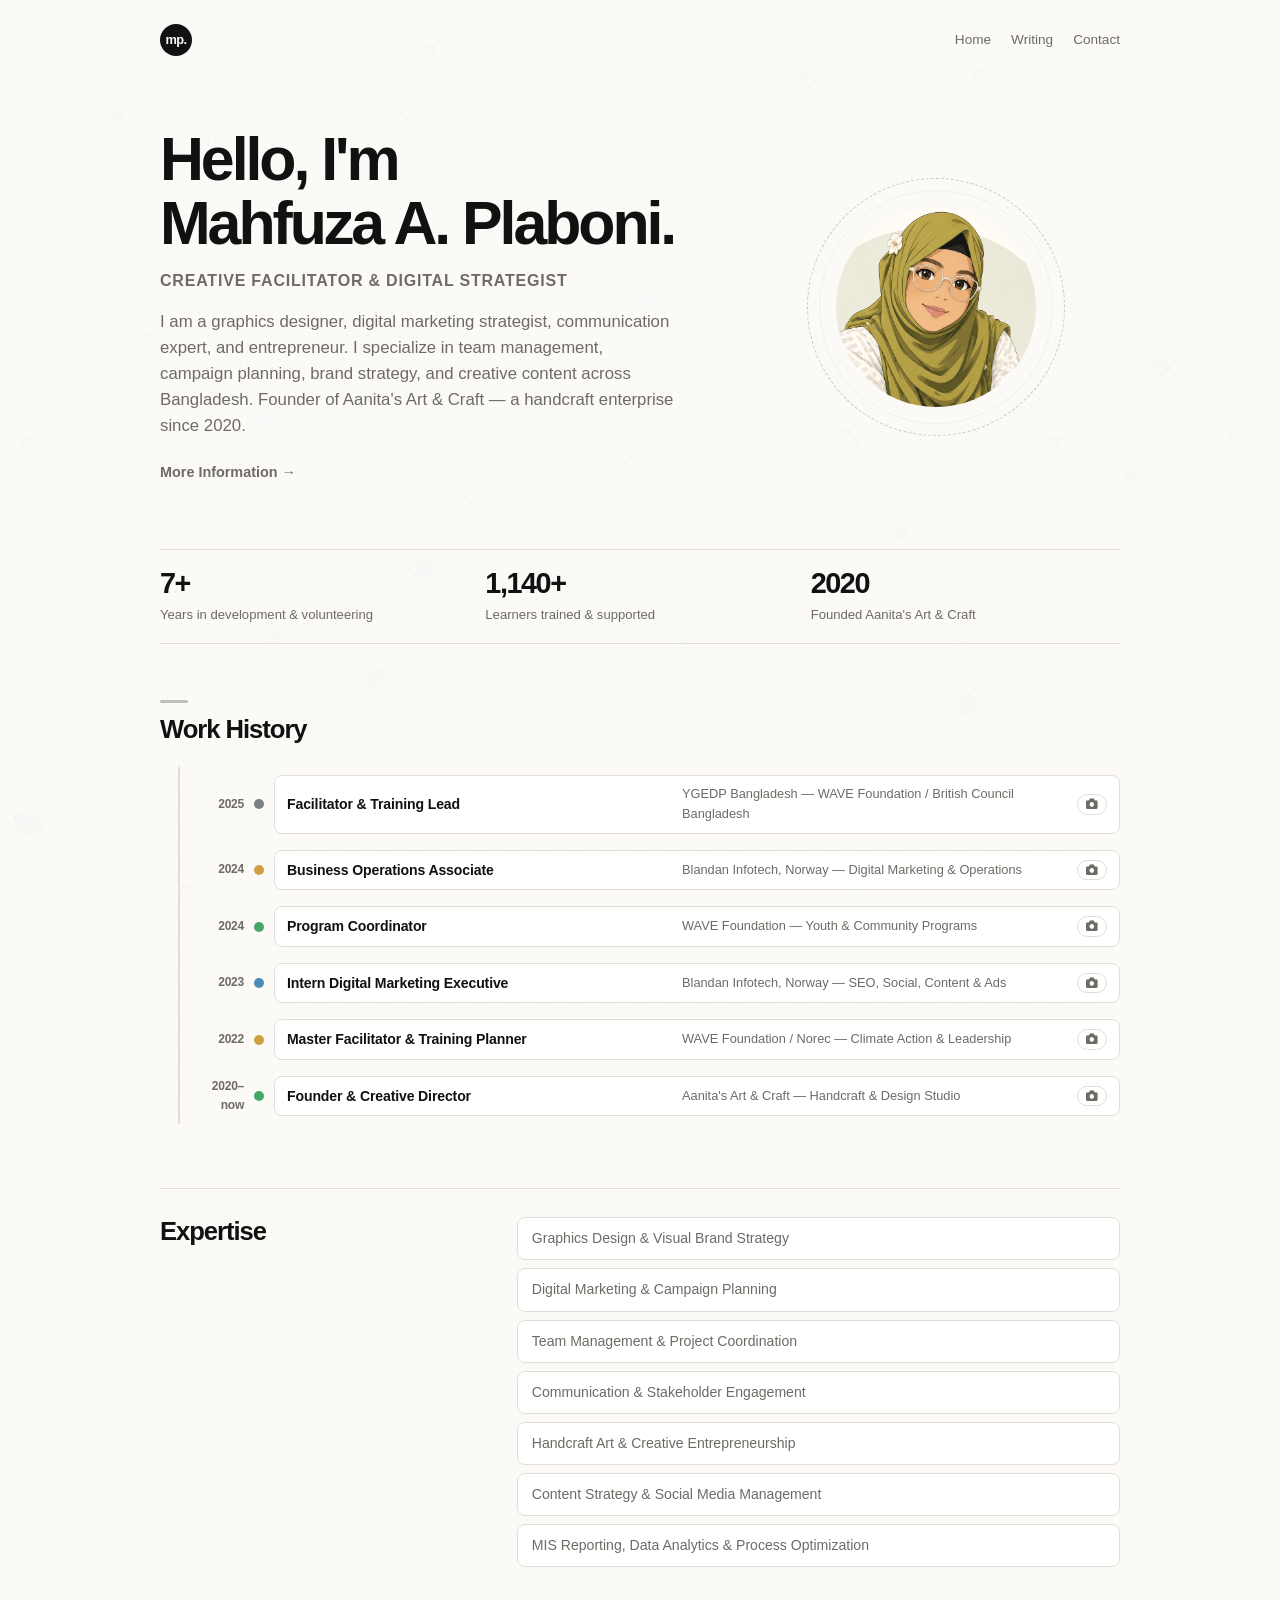
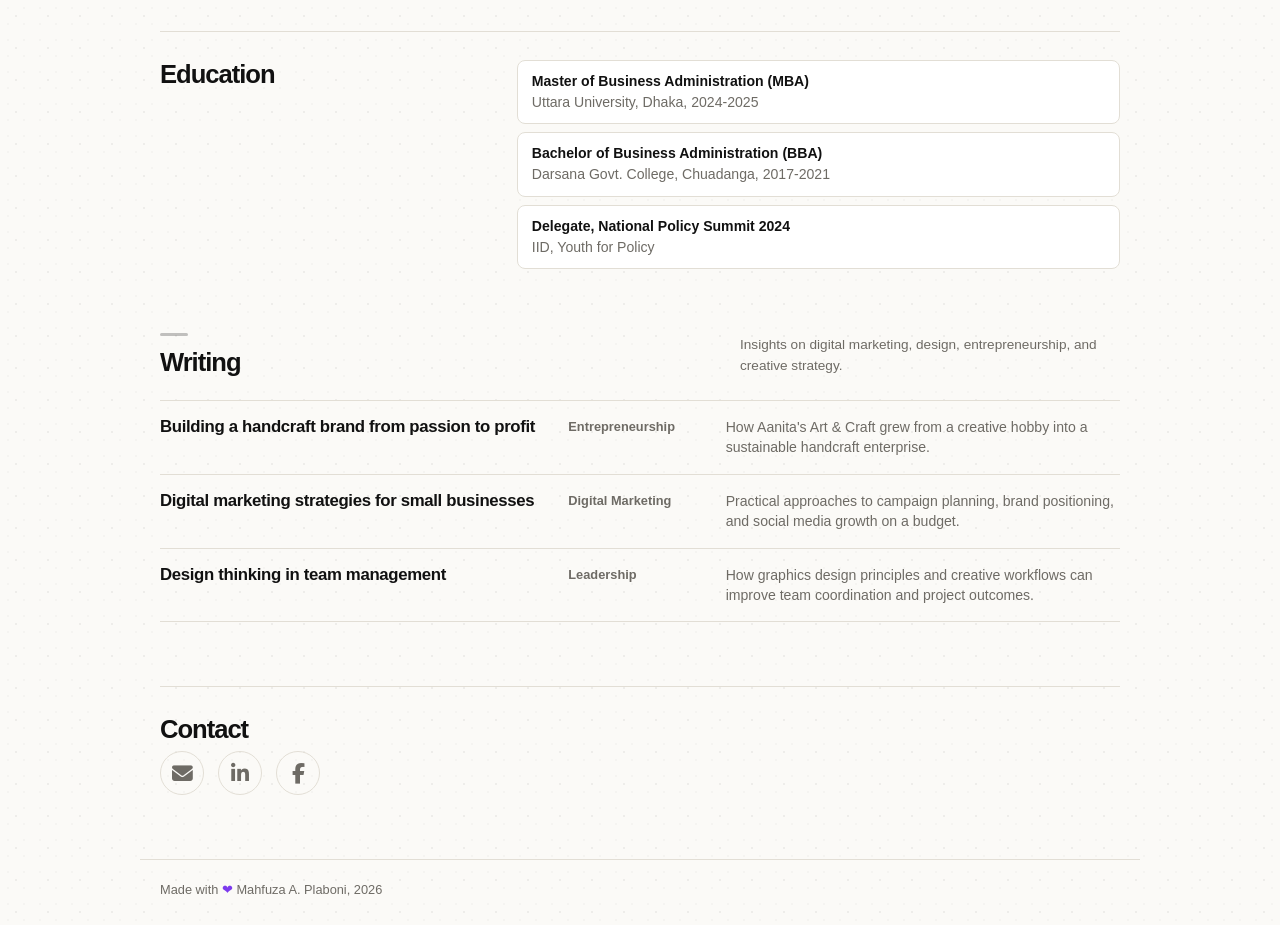
==== commit ce34da99: "Show Founder role as 2020-now (ongoing)" ====
--- a/index.html
+++ b/index.html
@@ -121,7 +121,7 @@
         </article>
 
         <article class="chain-item">
-          <div class="chain-year">2020</div>
+          <div class="chain-year">2020&ndash;now</div>
           <div class="chain-node green"></div>
           <div class="chain-body">
             <h3>Founder & Creative Director</h3>
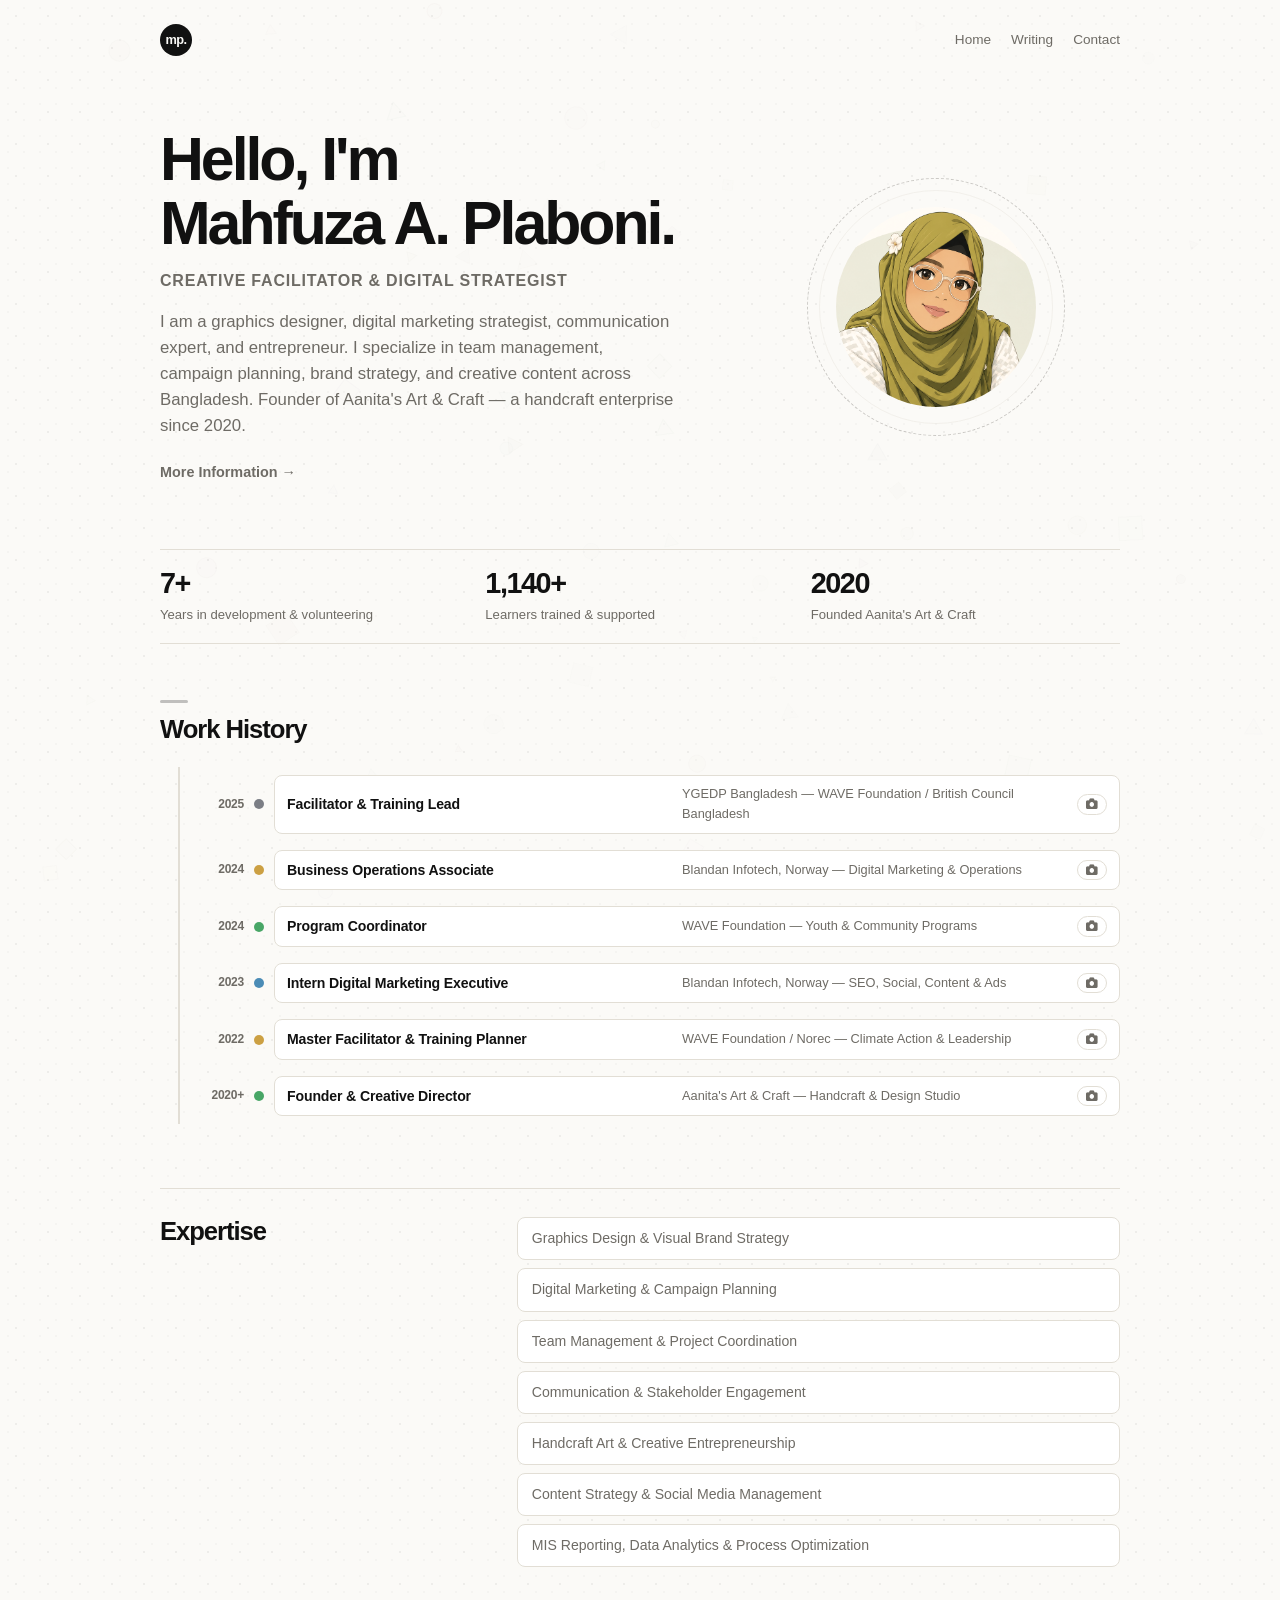
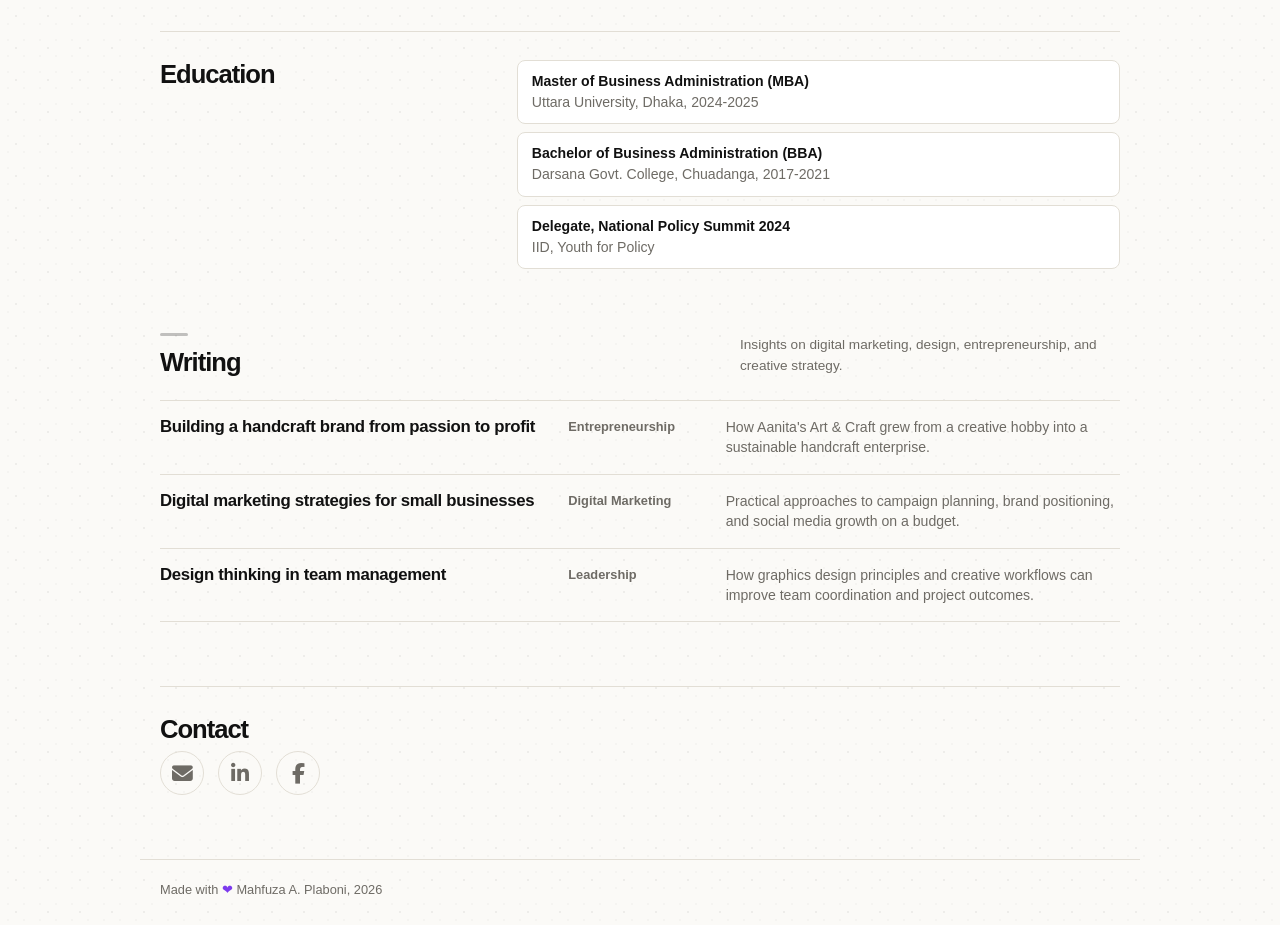
==== commit bc85b726: "Fix ongoing year to 2020+" ====
--- a/index.html
+++ b/index.html
@@ -121,7 +121,7 @@
         </article>
 
         <article class="chain-item">
-          <div class="chain-year">2020&ndash;now</div>
+          <div class="chain-year">2020+</div>
           <div class="chain-node green"></div>
           <div class="chain-body">
             <h3>Founder & Creative Director</h3>
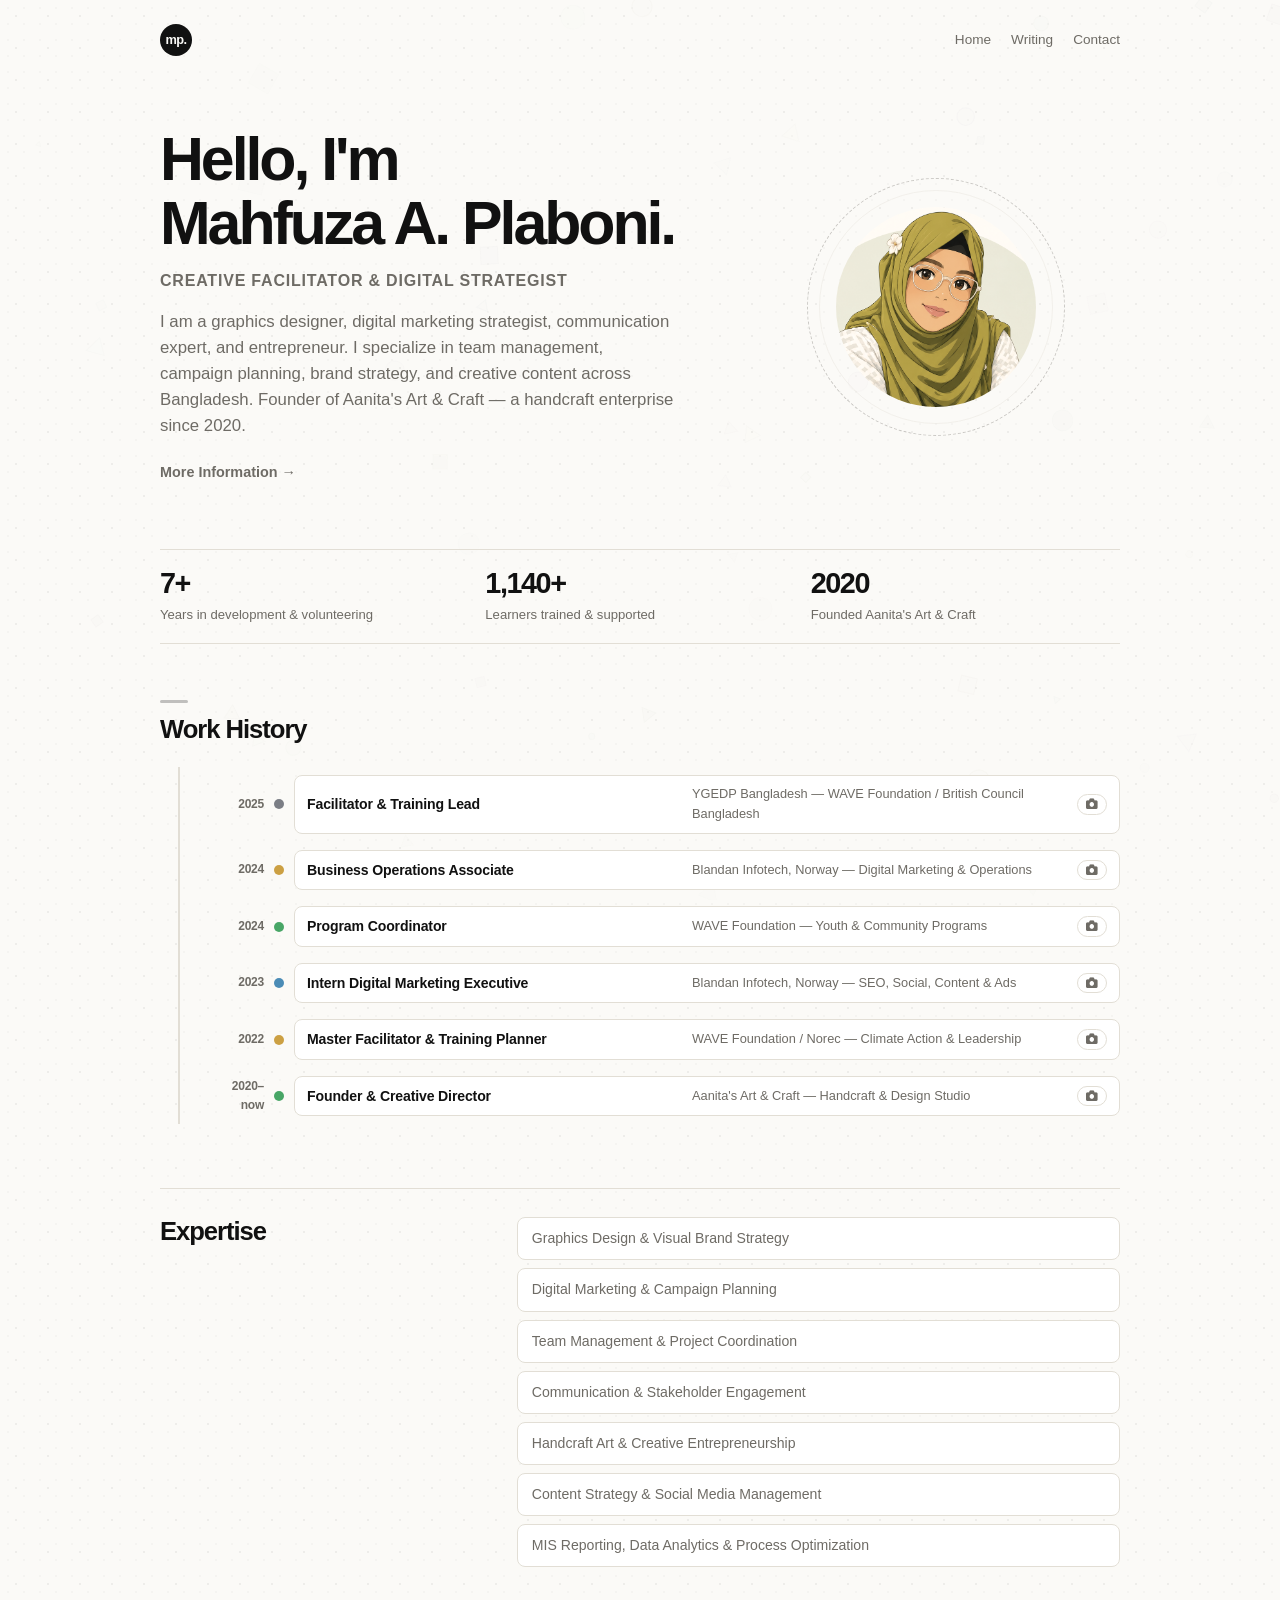
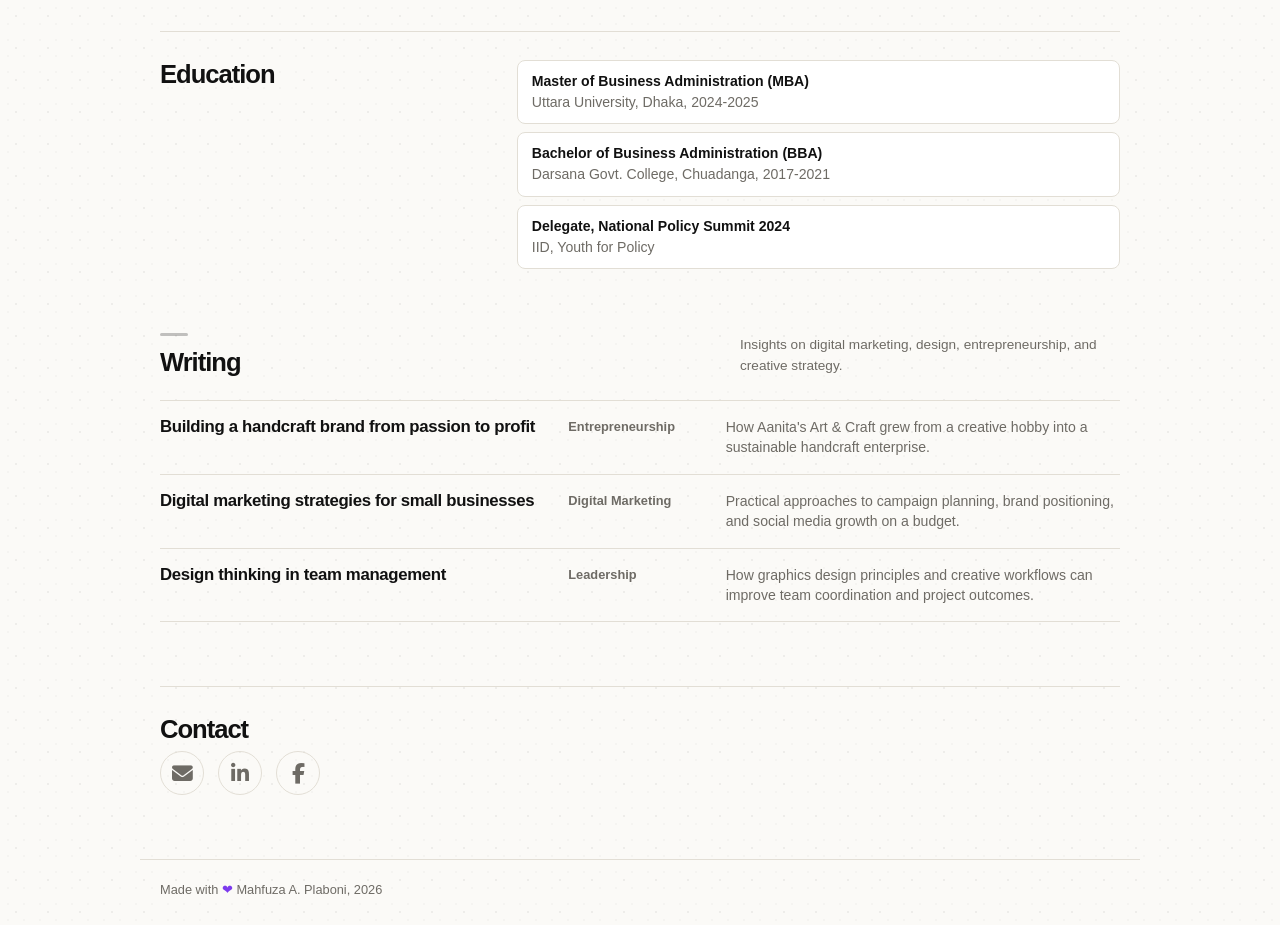
==== commit 0e9ec38e: "Widen year column to fit 2020-now" ====
--- a/index.html
+++ b/index.html
@@ -121,7 +121,7 @@
         </article>
 
         <article class="chain-item">
-          <div class="chain-year">2020+</div>
+          <div class="chain-year">2020–now</div>
           <div class="chain-node green"></div>
           <div class="chain-body">
             <h3>Founder & Creative Director</h3>
--- a/style.css
+++ b/style.css
@@ -321,7 +321,7 @@
 
 .chain {
   position: relative;
-  padding-left: 48px;
+  padding-left: 54px;
 }
 
 .chain::before {
@@ -337,7 +337,7 @@
 .chain-item {
   position: relative;
   display: grid;
-  grid-template-columns: 36px auto 1fr;
+  grid-template-columns: 50px auto 1fr;
   gap: 10px;
   align-items: center;
   padding: 8px 0;
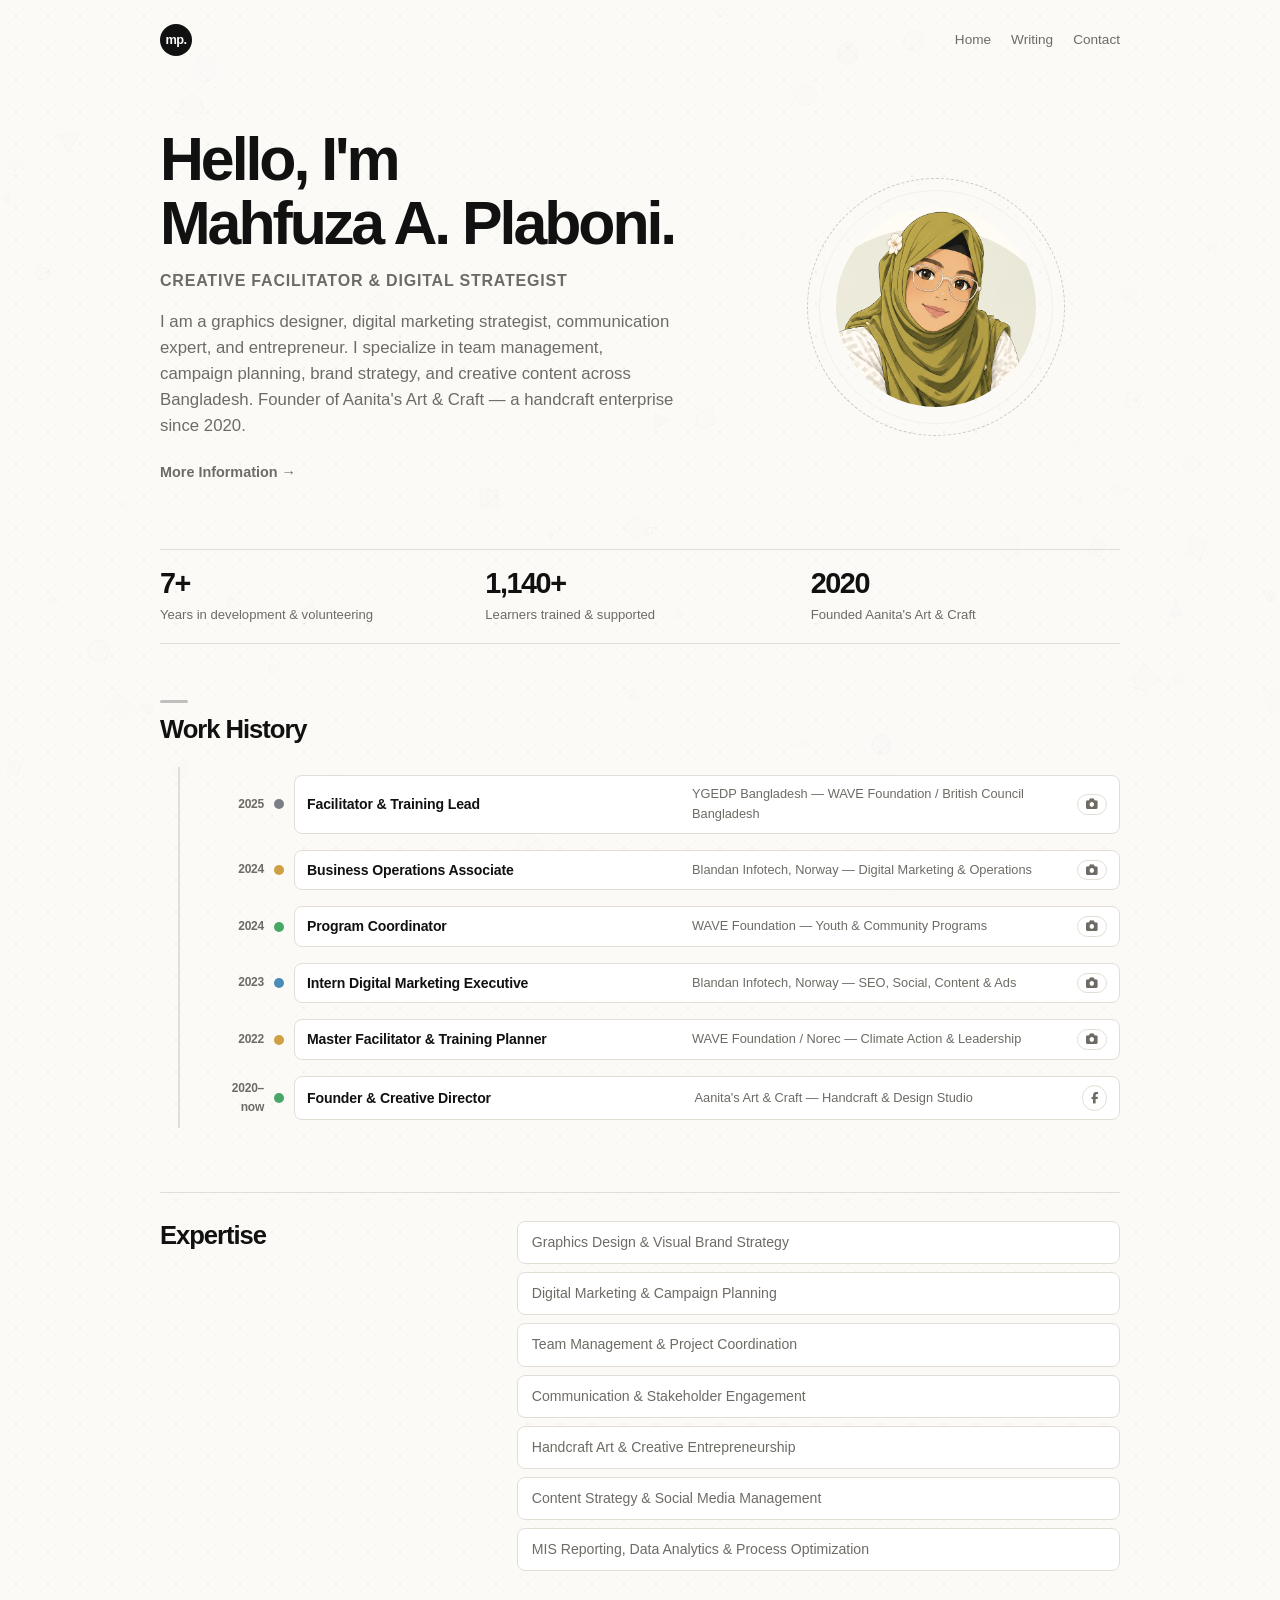
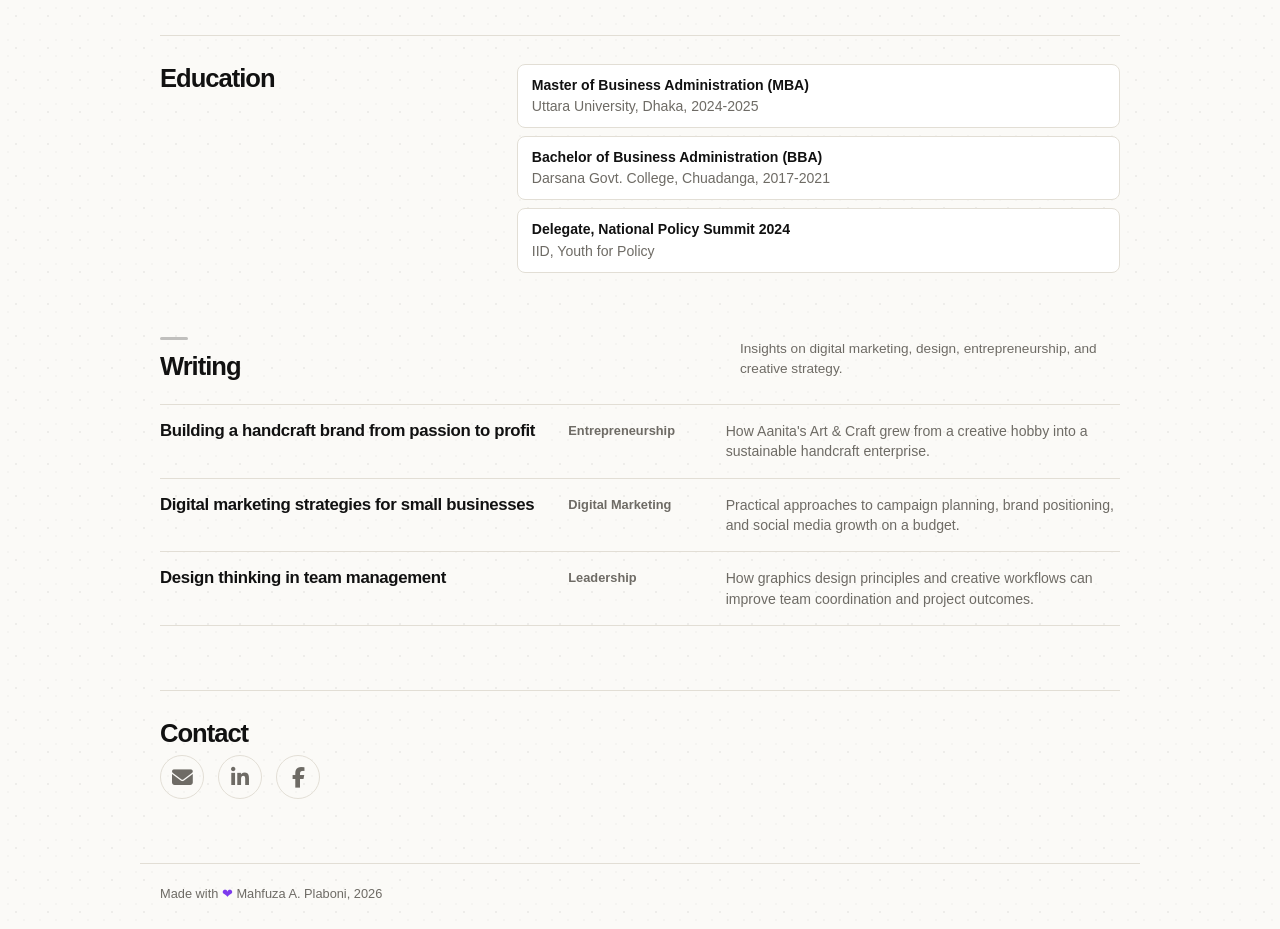
==== commit 7e3f30da: "Add Aanita's Art & Craft Facebook link" ====
--- a/index.html
+++ b/index.html
@@ -126,7 +126,7 @@
           <div class="chain-body">
             <h3>Founder & Creative Director</h3>
             <p class="chain-org">Aanita's Art & Craft &mdash; Handcraft & Design Studio</p>
-            <button class="photo-btn" data-gallery="aanitas-art"><i class="fas fa-camera"></i></button>
+            <a href="https://www.facebook.com/Aanita.ArtCraft" target="_blank" rel="noopener" class="photo-btn"><i class="fab fa-facebook-f"></i></a>
           </div>
         </article>
       </div>
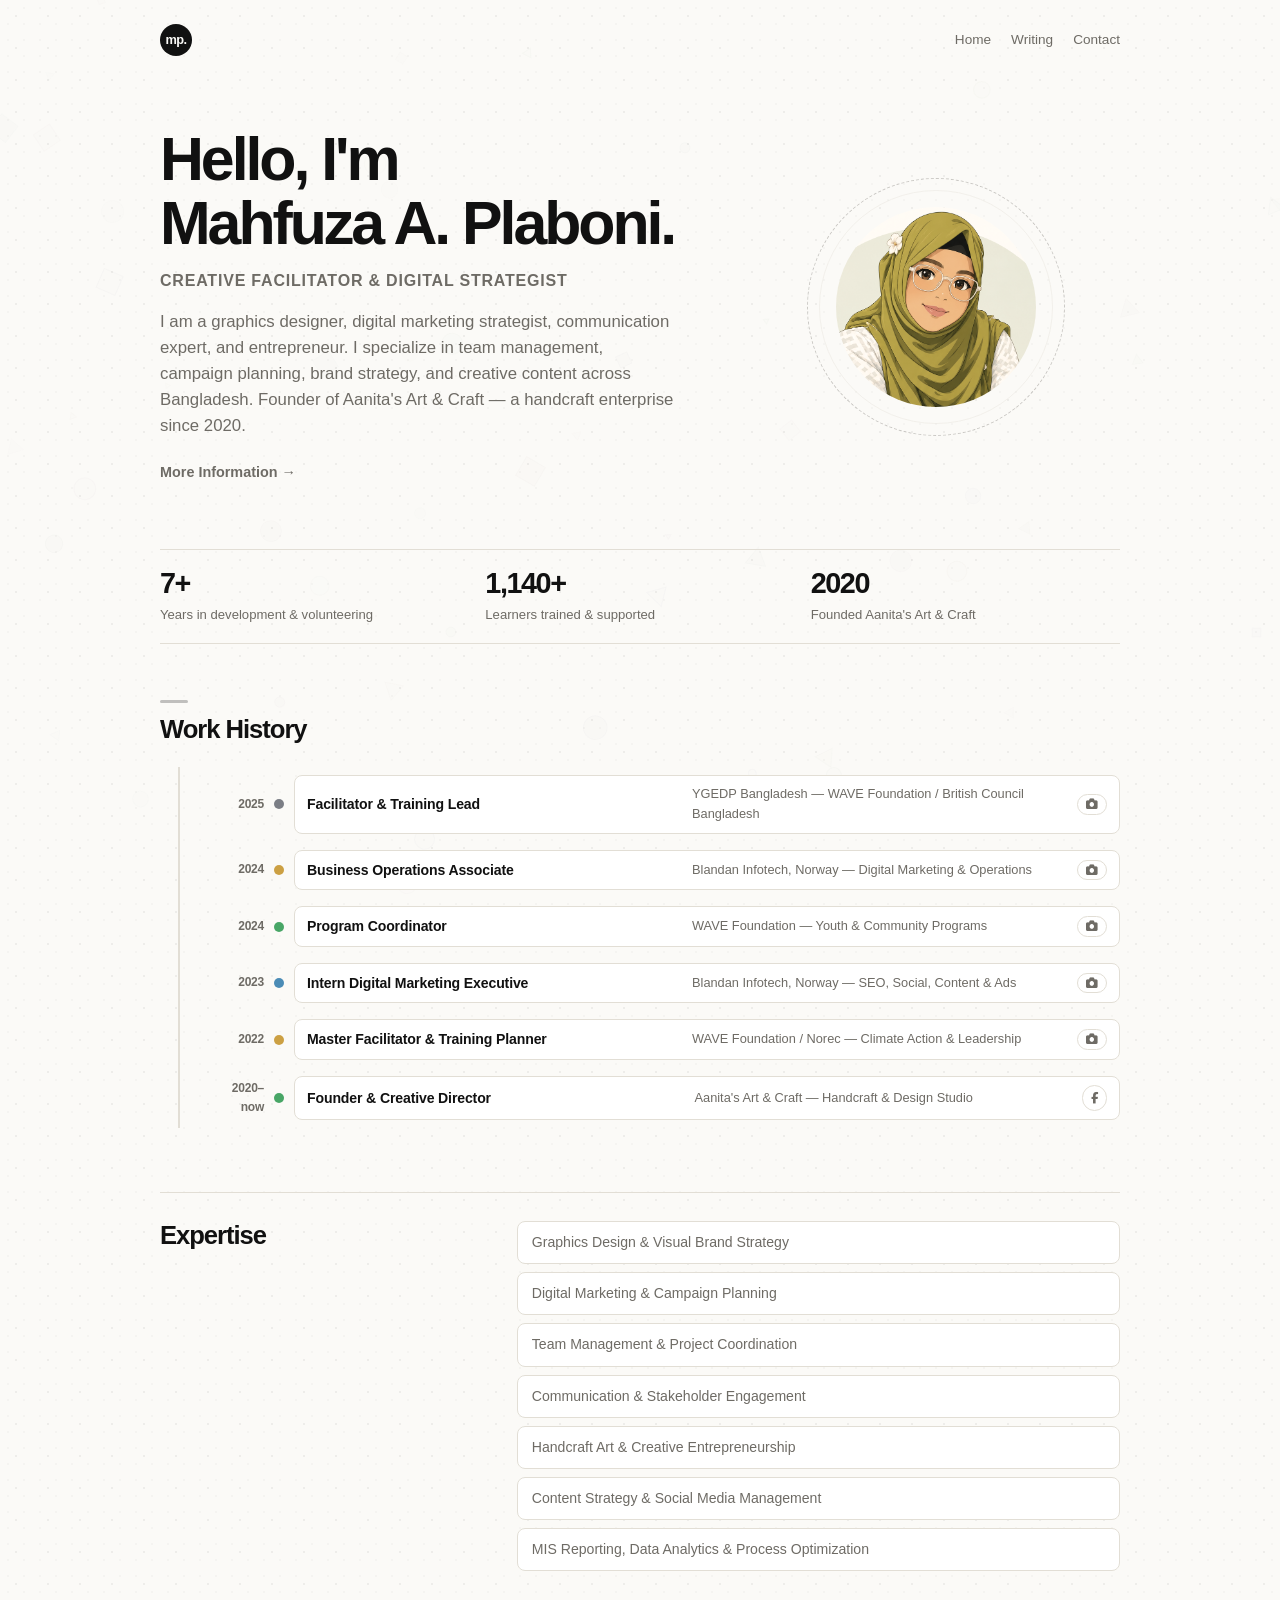
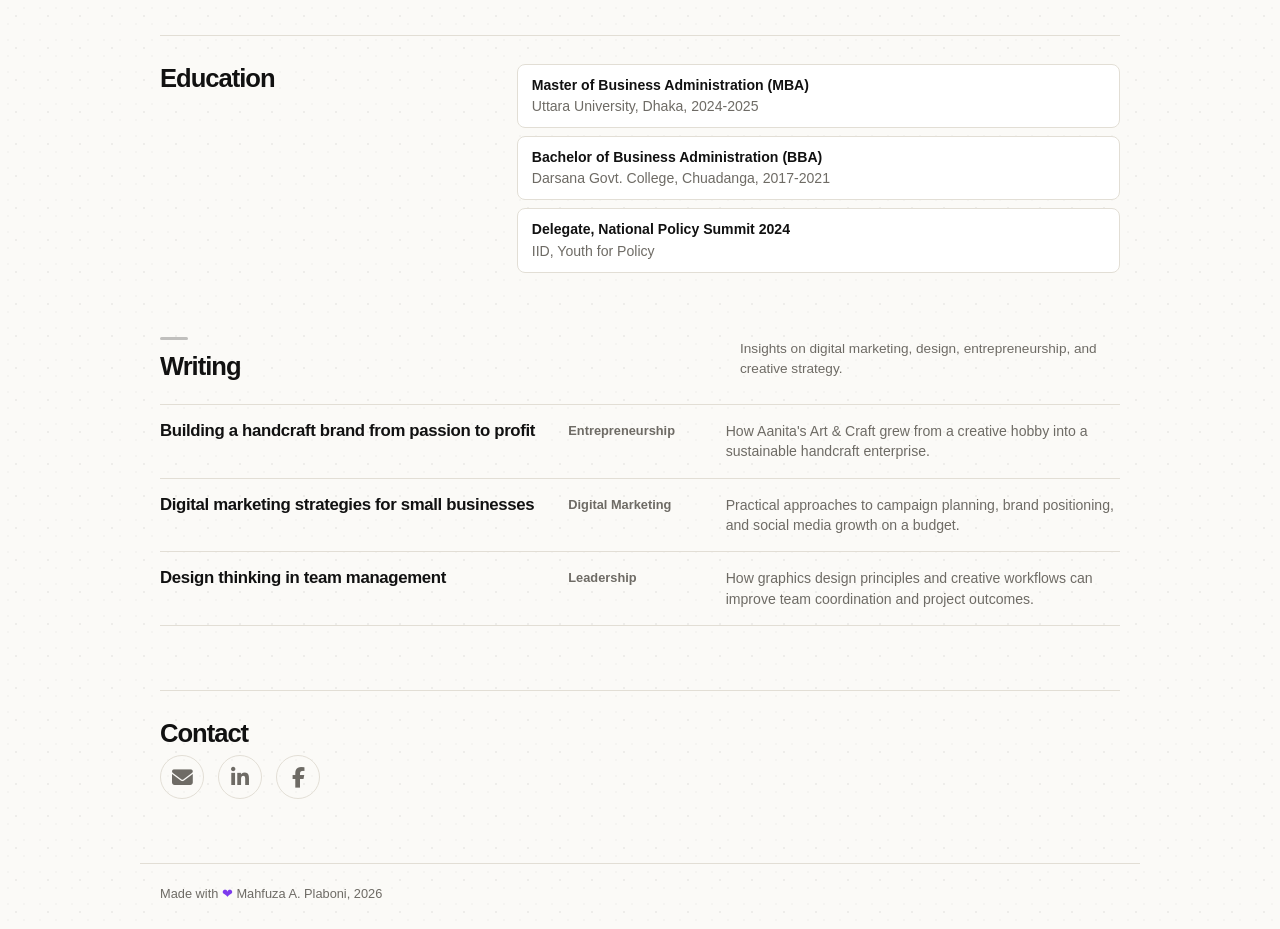
==== commit 3f1327cf: "Add 3 writing post pages with full articles" ====
--- a/index.html
+++ b/index.html
@@ -165,19 +165,19 @@
       </div>
 
       <div class="post-list">
-        <a class="post" href="#">
+        <a class="post" href="writing-handcraft-brand.html">
           <h3>Building a handcraft brand from passion to profit</h3>
           <span class="category">Entrepreneurship</span>
           <p>How Aanita's Art & Craft grew from a creative hobby into a sustainable handcraft enterprise.</p>
         </a>
 
-        <a class="post" href="#">
+        <a class="post" href="writing-digital-marketing.html">
           <h3>Digital marketing strategies for small businesses</h3>
           <span class="category">Digital Marketing</span>
           <p>Practical approaches to campaign planning, brand positioning, and social media growth on a budget.</p>
         </a>
 
-        <a class="post" href="#">
+        <a class="post" href="writing-design-thinking.html">
           <h3>Design thinking in team management</h3>
           <span class="category">Leadership</span>
           <p>How graphics design principles and creative workflows can improve team coordination and project outcomes.</p>
